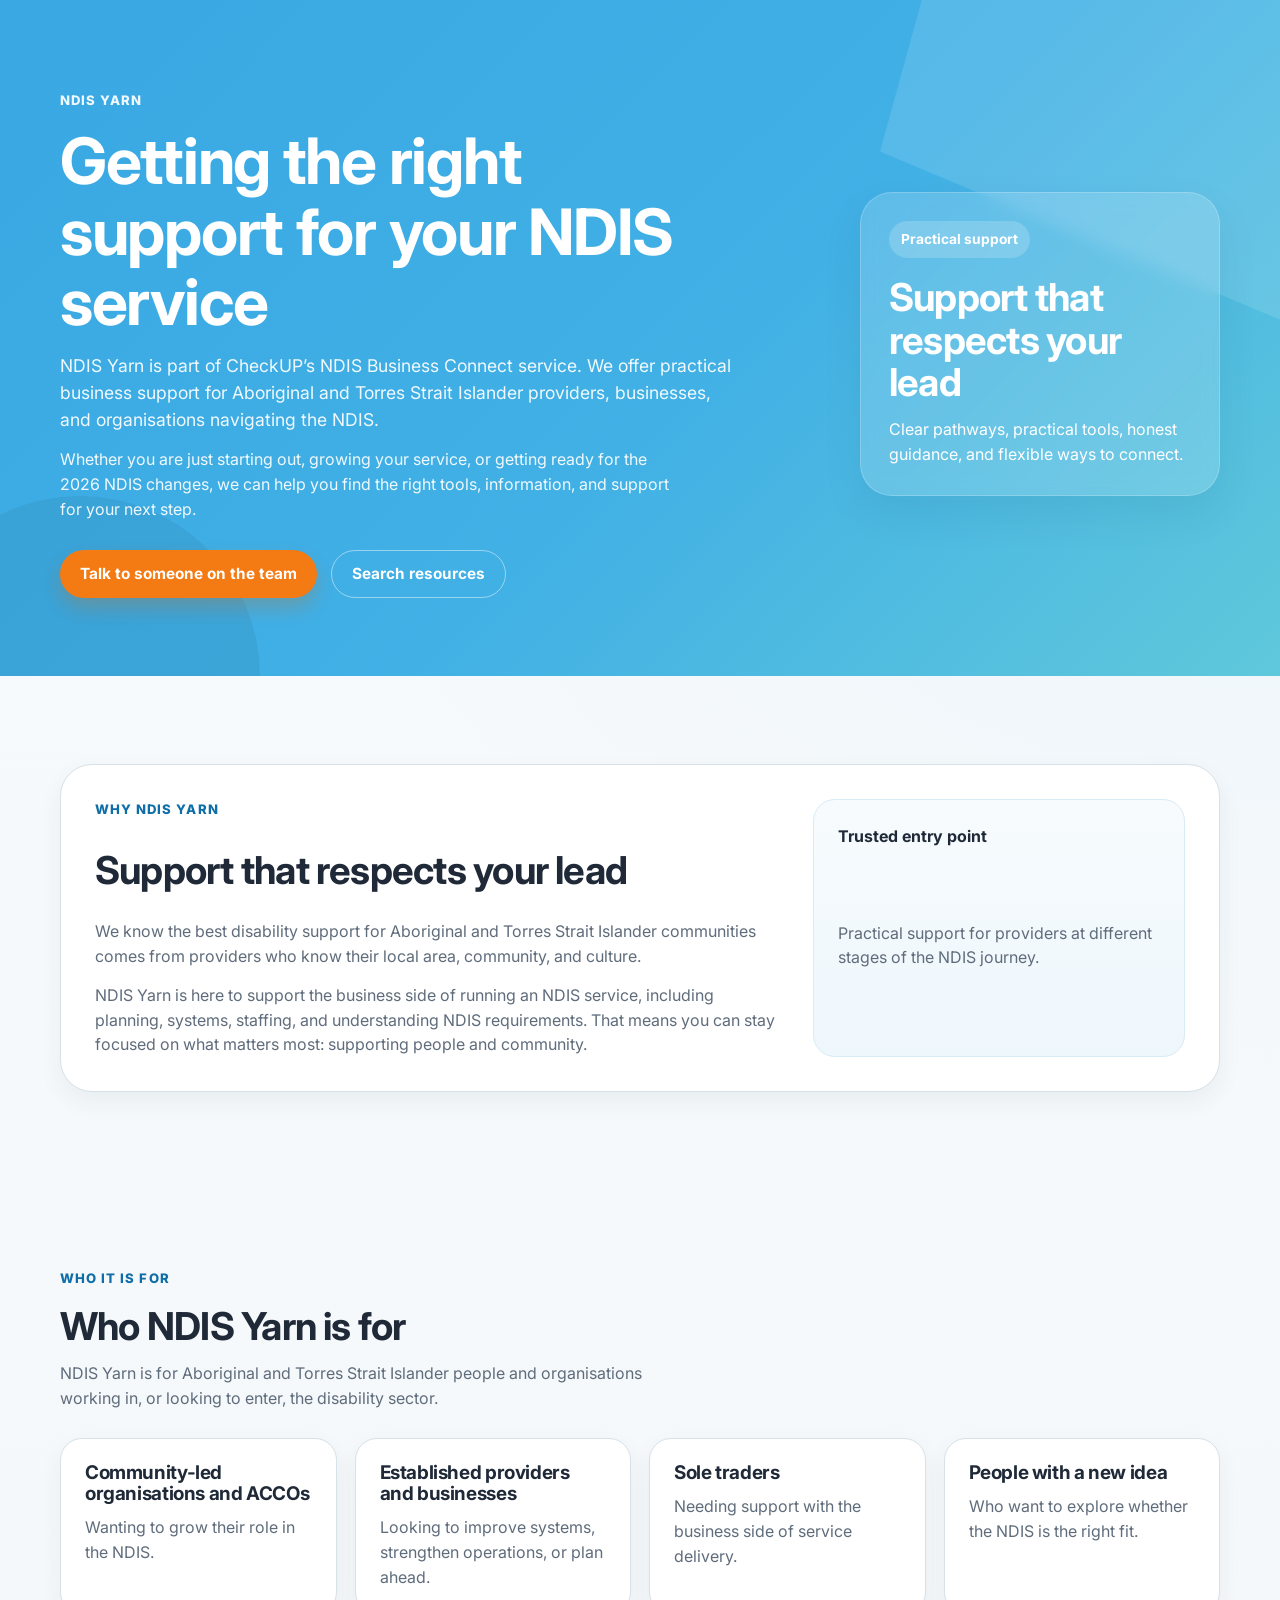
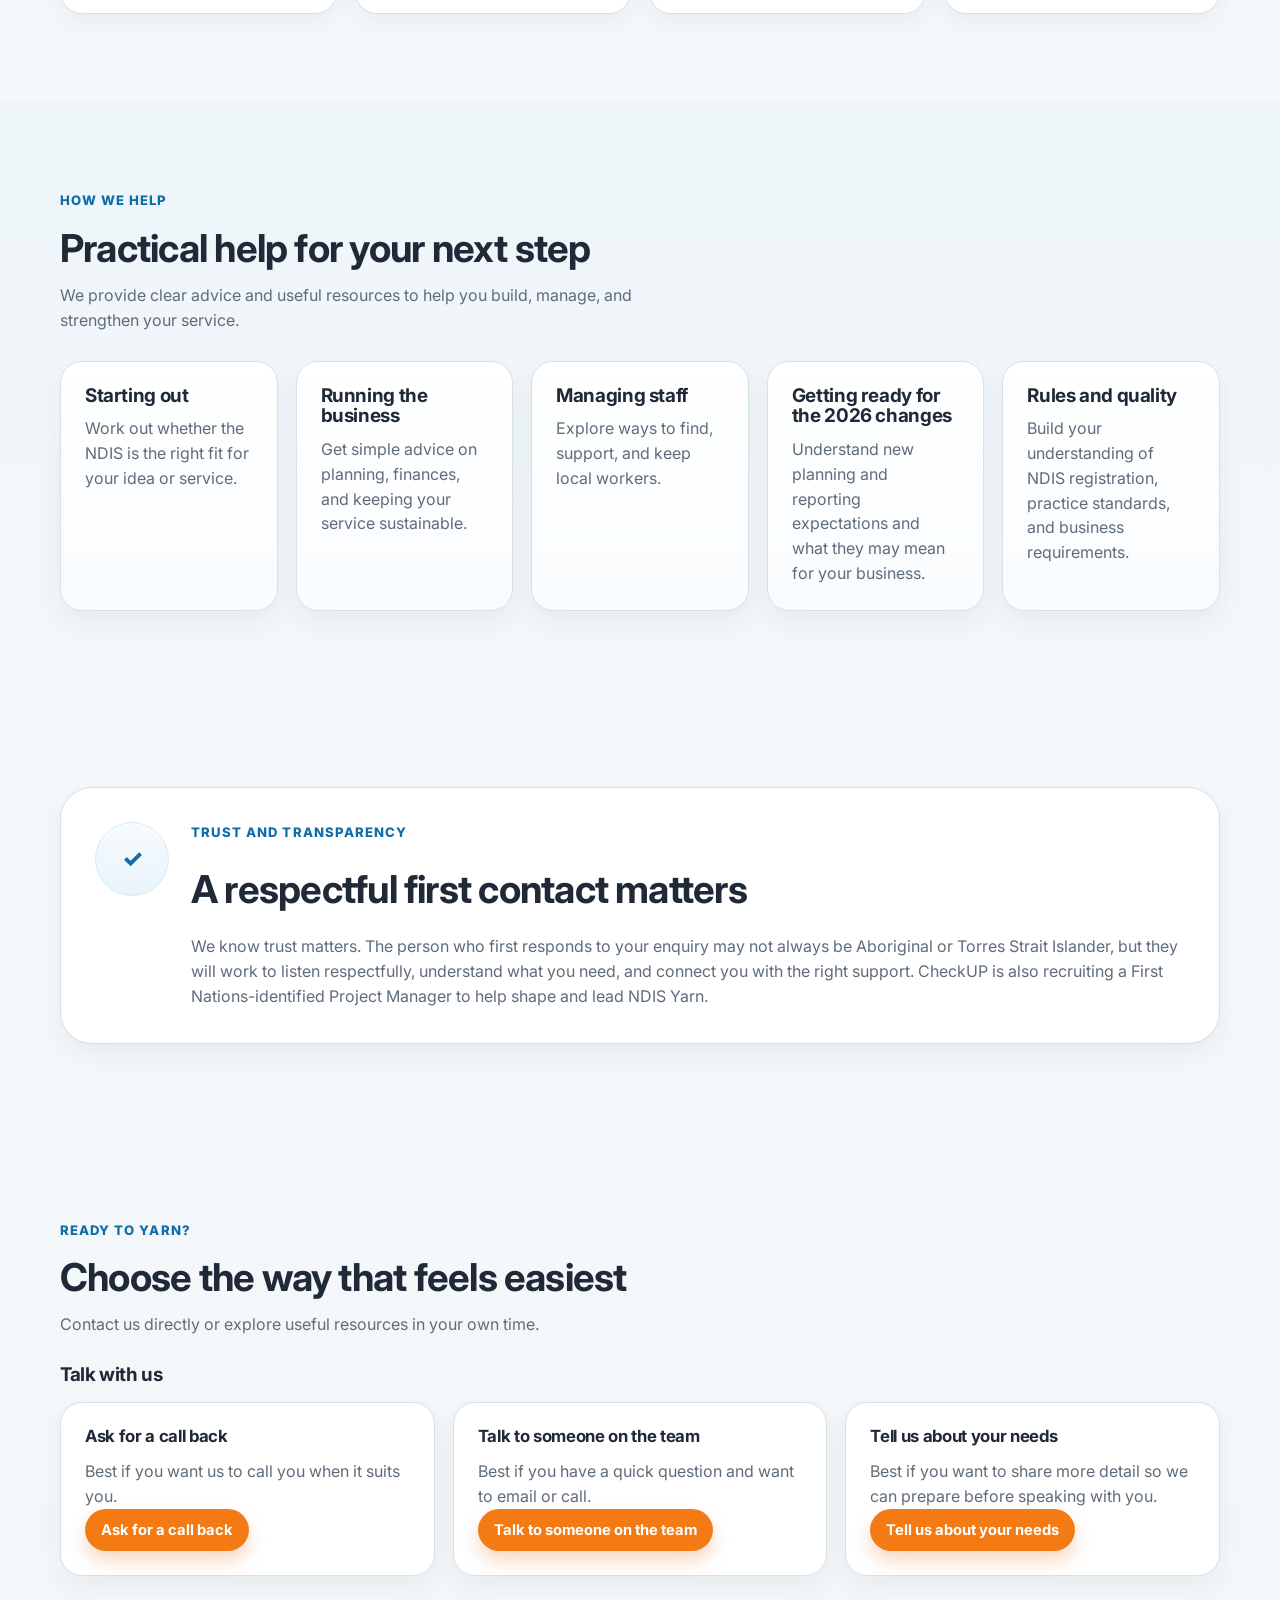
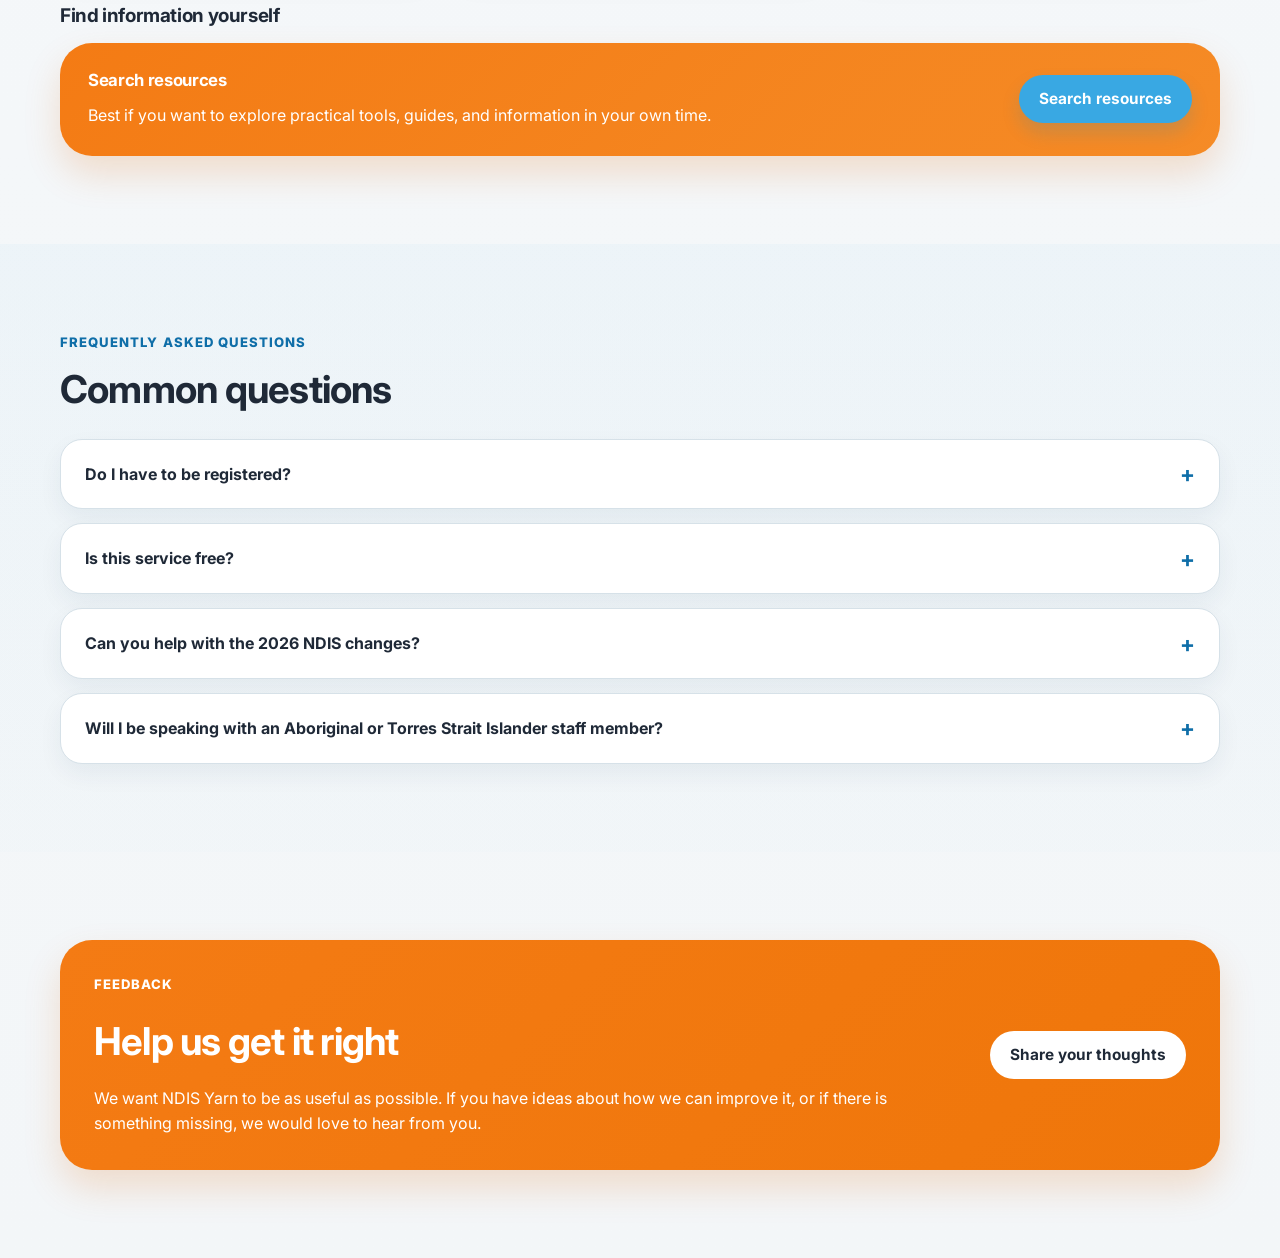
==== index.html @ 1a2595f4 "Add files via upload" ====
<!DOCTYPE html>
<html lang="en">
<head>
  <meta charset="UTF-8" />
  <meta name="viewport" content="width=device-width, initial-scale=1.0" />
  <title>NDIS Yarn | CheckUP Connect</title>
  <meta
    name="description"
    content="Practical business support for Aboriginal and Torres Strait Islander NDIS providers, businesses, and organisations."
  />
  <link rel="preconnect" href="https://fonts.googleapis.com">
  <link rel="preconnect" href="https://fonts.gstatic.com" crossorigin>
  <link href="https://fonts.googleapis.com/css2?family=Inter:wght@400;500;600;700;800&display=swap" rel="stylesheet">
  <link rel="stylesheet" href="styles.css" />
</head>
<body>
  <div class="site-shell">
    <header class="hero">
      <div class="container hero__grid">
        <div class="hero__content">
          <p class="eyebrow">NDIS Yarn</p>
          <h1>Getting the right support for your NDIS service</h1>
          <p class="hero__lead">
            NDIS Yarn is part of CheckUP’s NDIS Business Connect service. We offer practical business support for
            Aboriginal and Torres Strait Islander providers, businesses, and organisations navigating the NDIS.
          </p>
          <p class="hero__body">
            Whether you are just starting out, growing your service, or getting ready for the 2026 NDIS changes, we can
            help you find the right tools, information, and support for your next step.
          </p>
          <div class="hero__actions">
            <a class="btn btn--primary" href="#ready-to-yarn">Talk to someone on the team</a>
            <a class="btn btn--secondary" href="#resources">Search resources</a>
          </div>
        </div>

        <div class="hero__panel" aria-hidden="true">
          <div class="hero-card">
            <div class="hero-card__badge">Practical support</div>
            <h2>Support that respects your lead</h2>
            <p>
              Clear pathways, practical tools, honest guidance, and flexible ways to connect.
            </p>
          </div>
        </div>
      </div>
    </header>

    <main>
      <section class="section">
        <div class="container intro-card">
          <div class="intro-card__copy">
            <p class="eyebrow eyebrow--blue">Why NDIS Yarn</p>
            <h2>Support that respects your lead</h2>
            <p>
              We know the best disability support for Aboriginal and Torres Strait Islander communities comes from
              providers who know their local area, community, and culture.
            </p>
            <p>
              NDIS Yarn is here to support the business side of running an NDIS service, including planning, systems,
              staffing, and understanding NDIS requirements. That means you can stay focused on what matters most:
              supporting people and community.
            </p>
          </div>
          <div class="intro-card__aside">
            <div class="stat-panel">
              <strong>Trusted entry point</strong>
              <span>Practical support for providers at different stages of the NDIS journey.</span>
            </div>
          </div>
        </div>
      </section>

      <section class="section">
        <div class="container">
          <div class="section-heading">
            <p class="eyebrow eyebrow--blue">Who it is for</p>
            <h2>Who NDIS Yarn is for</h2>
            <p>
              NDIS Yarn is for Aboriginal and Torres Strait Islander people and organisations working in, or looking to
              enter, the disability sector.
            </p>
          </div>

          <div class="card-grid card-grid--four">
            <article class="info-card">
              <h3>Community-led organisations and ACCOs</h3>
              <p>Wanting to grow their role in the NDIS.</p>
            </article>
            <article class="info-card">
              <h3>Established providers and businesses</h3>
              <p>Looking to improve systems, strengthen operations, or plan ahead.</p>
            </article>
            <article class="info-card">
              <h3>Sole traders</h3>
              <p>Needing support with the business side of service delivery.</p>
            </article>
            <article class="info-card">
              <h3>People with a new idea</h3>
              <p>Who want to explore whether the NDIS is the right fit.</p>
            </article>
          </div>
        </div>
      </section>

      <section class="section section--soft">
        <div class="container">
          <div class="section-heading">
            <p class="eyebrow eyebrow--blue">How we help</p>
            <h2>Practical help for your next step</h2>
            <p>
              We provide clear advice and useful resources to help you build, manage, and strengthen your service.
            </p>
          </div>

          <div class="card-grid card-grid--five">
            <article class="service-card">
              <h3>Starting out</h3>
              <p>Work out whether the NDIS is the right fit for your idea or service.</p>
            </article>
            <article class="service-card">
              <h3>Running the business</h3>
              <p>Get simple advice on planning, finances, and keeping your service sustainable.</p>
            </article>
            <article class="service-card">
              <h3>Managing staff</h3>
              <p>Explore ways to find, support, and keep local workers.</p>
            </article>
            <article class="service-card">
              <h3>Getting ready for the 2026 changes</h3>
              <p>Understand new planning and reporting expectations and what they may mean for your business.</p>
            </article>
            <article class="service-card">
              <h3>Rules and quality</h3>
              <p>Build your understanding of NDIS registration, practice standards, and business requirements.</p>
            </article>
          </div>
        </div>
      </section>

      <section class="section">
        <div class="container trust-panel">
          <div class="trust-panel__icon" aria-hidden="true">✓</div>
          <div class="trust-panel__content">
            <p class="eyebrow eyebrow--blue">Trust and transparency</p>
            <h2>A respectful first contact matters</h2>
            <p>
              We know trust matters. The person who first responds to your enquiry may not always be Aboriginal or
              Torres Strait Islander, but they will work to listen respectfully, understand what you need, and connect
              you with the right support. CheckUP is also recruiting a First Nations-identified Project Manager to help
              shape and lead NDIS Yarn.
            </p>
          </div>
        </div>
      </section>

      <section class="section" id="ready-to-yarn">
        <div class="container">
          <div class="section-heading">
            <p class="eyebrow eyebrow--blue">Ready to yarn?</p>
            <h2>Choose the way that feels easiest</h2>
            <p>
              Contact us directly or explore useful resources in your own time.
            </p>
          </div>

          <div class="engagement-layout">
            <div class="engagement-group">
              <div class="group-heading">
                <h3>Talk with us</h3>
              </div>
              <div class="card-grid card-grid--three">
                <article class="cta-card">
                  <h4>Ask for a call back</h4>
                  <p>Best if you want us to call you when it suits you.</p>
                  <a class="btn btn--primary btn--small" href="#">Ask for a call back</a>
                </article>
                <article class="cta-card">
                  <h4>Talk to someone on the team</h4>
                  <p>Best if you have a quick question and want to email or call.</p>
                  <a class="btn btn--primary btn--small" href="#">Talk to someone on the team</a>
                </article>
                <article class="cta-card">
                  <h4>Tell us about your needs</h4>
                  <p>Best if you want to share more detail so we can prepare before speaking with you.</p>
                  <a class="btn btn--primary btn--small" href="#">Tell us about your needs</a>
                </article>
              </div>
            </div>

            <div class="engagement-group" id="resources">
              <div class="group-heading">
                <h3>Find information yourself</h3>
              </div>
              <div class="resource-card">
                <div>
                  <h4>Search resources</h4>
                  <p>
                    Best if you want to explore practical tools, guides, and information in your own time.
                  </p>
                </div>
                <a class="btn btn--accent" href="#">Search resources</a>
              </div>
            </div>
          </div>
        </div>
      </section>

      <section class="section section--soft">
        <div class="container">
          <div class="section-heading">
            <p class="eyebrow eyebrow--blue">Frequently asked questions</p>
            <h2>Common questions</h2>
          </div>

          <div class="faq-list">
            <details class="faq-item">
              <summary>Do I have to be registered?</summary>
              <p>No. We support everyone from people with a brand new idea through to registered organisations.</p>
            </details>

            <details class="faq-item">
              <summary>Is this service free?</summary>
              <p>Yes. NDIS Yarn is a free service provided by CheckUP to help strengthen local NDIS providers.</p>
            </details>

            <details class="faq-item">
              <summary>Can you help with the 2026 NDIS changes?</summary>
              <p>Yes. We can help you understand updated arrangements and what they may mean for your business.</p>
            </details>

            <details class="faq-item">
              <summary>Will I be speaking with an Aboriginal or Torres Strait Islander staff member?</summary>
              <p>
                The person who first responds to your enquiry may not always be Aboriginal or Torres Strait Islander. We
                want to be open about that. Our focus is on making sure your experience is respectful, helpful, and
                culturally aware, and we are currently recruiting a First Nations-identified Project Manager to help
                shape and lead this work.
              </p>
            </details>
          </div>
        </div>
      </section>

      <section class="section">
        <div class="container feedback-banner">
          <div class="feedback-banner__copy">
            <p class="eyebrow eyebrow--light">Feedback</p>
            <h2>Help us get it right</h2>
            <p>
              We want NDIS Yarn to be as useful as possible. If you have ideas about how we can improve it, or if there
              is something missing, we would love to hear from you.
            </p>
          </div>
          <div class="feedback-banner__action">
            <a class="btn btn--light" href="#">Share your thoughts</a>
          </div>
        </div>
      </section>
    </main>
  </div>

  <script src="script.js"></script>
</body>
</html>
---- styles.css ----
:root {
  --brand-blue: #39a8e3;
  --brand-blue-deep: #178ac8;
  --brand-blue-dark: #0f6ea8;
  --brand-orange: #f47b14;
  --brand-orange-deep: #dd6600;
  --text: #1f2937;
  --muted: #5f6c7b;
  --surface: #ffffff;
  --surface-soft: #f6f8fa;
  --surface-alt: #eef6fb;
  --border: #d6e1e8;
  --shadow: 0 18px 40px rgba(19, 57, 89, 0.08);
  --shadow-soft: 0 10px 24px rgba(19, 57, 89, 0.06);
  --radius-xl: 32px;
  --radius-lg: 22px;
  --radius-md: 16px;
  --radius-sm: 12px;
  --max-width: 1160px;
  --spacing: 88px;
}

* {
  box-sizing: border-box;
}

html {
  scroll-behavior: smooth;
}

body {
  margin: 0;
  font-family: "Inter", Arial, Helvetica, sans-serif;
  color: var(--text);
  background:
    radial-gradient(circle at top right, rgba(57, 168, 227, 0.08), transparent 24%),
    linear-gradient(180deg, #f7fafc 0%, #f3f6f8 100%);
  line-height: 1.55;
}

img {
  max-width: 100%;
  display: block;
}

a {
  color: inherit;
  text-decoration: none;
}

.site-shell {
  min-height: 100vh;
}

.container {
  width: min(var(--max-width), calc(100% - 40px));
  margin: 0 auto;
}

.section {
  padding: var(--spacing) 0;
}

.section--soft {
  background: linear-gradient(180deg, rgba(57, 168, 227, 0.04), rgba(57, 168, 227, 0.01));
}

.eyebrow {
  margin: 0 0 16px;
  font-size: 0.82rem;
  font-weight: 800;
  letter-spacing: 0.08em;
  text-transform: uppercase;
  color: rgba(255, 255, 255, 0.92);
}

.eyebrow--blue {
  color: var(--brand-blue-dark);
}

.eyebrow--light {
  color: rgba(255, 255, 255, 0.85);
}

h1,
h2,
h3,
h4 {
  margin: 0 0 14px;
  line-height: 1.1;
  letter-spacing: -0.02em;
}

h1 {
  font-size: clamp(2.5rem, 5vw, 4.5rem);
}

h2 {
  font-size: clamp(1.9rem, 3vw, 2.75rem);
}

h3 {
  font-size: 1.18rem;
}

h4 {
  font-size: 1.05rem;
}

p {
  margin: 0;
  color: var(--muted);
  font-size: 1rem;
}

.hero {
  position: relative;
  overflow: hidden;
  background: linear-gradient(135deg, var(--brand-blue) 0%, #41b0e5 55%, #5fc8db 100%);
  padding: 90px 0 78px;
}

.hero::before,
.hero::after {
  content: "";
  position: absolute;
  pointer-events: none;
}

.hero::before {
  width: 520px;
  height: 520px;
  top: -150px;
  right: -120px;
  background: rgba(255, 255, 255, 0.12);
  clip-path: polygon(16% 0, 100% 0, 100% 100%, 0 58%);
  border-radius: 40px;
}

.hero::after {
  width: 360px;
  height: 360px;
  bottom: -180px;
  left: -100px;
  border-radius: 50%;
  background: rgba(0, 0, 0, 0.06);
}

.hero__grid {
  position: relative;
  z-index: 1;
  display: grid;
  grid-template-columns: minmax(0, 1.2fr) minmax(280px, 0.8fr);
  gap: 40px;
  align-items: center;
}

.hero__content {
  color: #ffffff;
}

.hero__lead,
.hero__body {
  color: rgba(255, 255, 255, 0.92);
  max-width: 62ch;
}

.hero__lead {
  font-size: 1.1rem;
  margin-bottom: 14px;
}

.hero__body {
  margin-bottom: 28px;
}

.hero__actions {
  display: flex;
  flex-wrap: wrap;
  gap: 14px;
}

.hero__panel {
  display: flex;
  justify-content: flex-end;
}

.hero-card {
  width: min(100%, 360px);
  padding: 28px;
  border-radius: var(--radius-xl);
  background: rgba(255, 255, 255, 0.16);
  border: 1px solid rgba(255, 255, 255, 0.2);
  backdrop-filter: blur(8px);
  box-shadow: var(--shadow);
}

.hero-card__badge {
  display: inline-flex;
  padding: 8px 12px;
  margin-bottom: 18px;
  border-radius: 999px;
  background: rgba(255, 255, 255, 0.18);
  color: #ffffff;
  font-size: 0.86rem;
  font-weight: 700;
}

.hero-card h2,
.hero-card p {
  color: #ffffff;
}

.btn {
  display: inline-flex;
  align-items: center;
  justify-content: center;
  min-height: 48px;
  padding: 0 20px;
  border-radius: 999px;
  font-size: 0.96rem;
  font-weight: 700;
  transition: transform 0.2s ease, box-shadow 0.2s ease, background 0.2s ease;
}

.btn:hover,
.btn:focus-visible {
  transform: translateY(-1px);
}

.btn--primary {
  color: #ffffff;
  background: var(--brand-orange);
  box-shadow: 0 10px 18px rgba(221, 102, 0, 0.24);
}

.btn--primary:hover,
.btn--primary:focus-visible {
  background: var(--brand-orange-deep);
}

.btn--secondary {
  color: #ffffff;
  background: transparent;
  border: 1px solid rgba(255, 255, 255, 0.46);
}

.btn--secondary:hover,
.btn--secondary:focus-visible {
  background: rgba(255, 255, 255, 0.08);
}

.btn--accent {
  color: #ffffff;
  background: var(--brand-blue);
  box-shadow: 0 10px 18px rgba(23, 138, 200, 0.18);
}

.btn--accent:hover,
.btn--accent:focus-visible {
  background: var(--brand-blue-deep);
}

.btn--light {
  color: var(--text);
  background: #ffffff;
}

.btn--small {
  min-height: 42px;
  padding: 0 16px;
  font-size: 0.92rem;
}

.intro-card {
  display: grid;
  grid-template-columns: minmax(0, 1.3fr) minmax(240px, 0.7fr);
  gap: 28px;
  padding: 34px;
  background: var(--surface);
  border: 1px solid var(--border);
  border-radius: var(--radius-xl);
  box-shadow: var(--shadow-soft);
}

.intro-card__copy {
  display: grid;
  gap: 14px;
}

.intro-card__aside {
  display: flex;
  align-items: stretch;
}

.stat-panel {
  width: 100%;
  padding: 24px;
  border-radius: var(--radius-lg);
  background: linear-gradient(180deg, #f7fbfe 0%, #eef7fc 100%);
  border: 1px solid #d9ebf5;
  display: grid;
  gap: 10px;
}

.stat-panel strong {
  font-size: 1rem;
}

.stat-panel span {
  color: var(--muted);
}

.section-heading {
  max-width: 760px;
  margin-bottom: 28px;
}

.section-heading p {
  max-width: 64ch;
}

.card-grid {
  display: grid;
  gap: 18px;
}

.card-grid--four {
  grid-template-columns: repeat(4, minmax(0, 1fr));
}

.card-grid--five {
  grid-template-columns: repeat(5, minmax(0, 1fr));
}

.card-grid--three {
  grid-template-columns: repeat(3, minmax(0, 1fr));
}

.info-card,
.service-card,
.cta-card {
  padding: 24px;
  background: var(--surface);
  border: 1px solid var(--border);
  border-radius: var(--radius-lg);
  box-shadow: var(--shadow-soft);
}

.info-card h3,
.service-card h3 {
  margin-bottom: 10px;
}

.service-card {
  background: linear-gradient(180deg, #ffffff 0%, #f9fcfe 100%);
}

.trust-panel {
  display: grid;
  grid-template-columns: 74px minmax(0, 1fr);
  gap: 22px;
  padding: 34px;
  background: var(--surface);
  border: 1px solid var(--border);
  border-radius: var(--radius-xl);
  box-shadow: var(--shadow-soft);
}

.trust-panel__icon {
  width: 74px;
  height: 74px;
  display: grid;
  place-items: center;
  border-radius: 50%;
  background: linear-gradient(180deg, #f7fbfe 0%, #e8f4fb 100%);
  border: 1px solid #d8eaf4;
  color: var(--brand-blue-dark);
  font-size: 1.5rem;
  font-weight: 800;
}

.trust-panel__content {
  display: grid;
  gap: 10px;
}

.engagement-layout {
  display: grid;
  gap: 30px;
}

.group-heading {
  margin-bottom: 16px;
}

.resource-card {
  display: flex;
  align-items: center;
  justify-content: space-between;
  gap: 20px;
  padding: 28px;
  background: linear-gradient(135deg, var(--brand-orange) 0%, #f58b26 100%);
  border-radius: var(--radius-xl);
  box-shadow: 0 18px 36px rgba(221, 102, 0, 0.18);
}

.resource-card h4,
.resource-card p {
  color: #ffffff;
}

.faq-list {
  display: grid;
  gap: 14px;
}

.faq-item {
  background: var(--surface);
  border: 1px solid var(--border);
  border-radius: var(--radius-lg);
  box-shadow: var(--shadow-soft);
  overflow: hidden;
}

.faq-item summary {
  list-style: none;
  cursor: pointer;
  padding: 22px 24px;
  font-weight: 700;
  position: relative;
}

.faq-item summary::-webkit-details-marker {
  display: none;
}

.faq-item summary::after {
  content: "+";
  position: absolute;
  right: 24px;
  top: 50%;
  transform: translateY(-50%);
  font-size: 1.4rem;
  color: var(--brand-blue-dark);
}

.faq-item[open] summary::after {
  content: "–";
}

.faq-item p {
  padding: 0 24px 22px;
}

.feedback-banner {
  display: grid;
  grid-template-columns: minmax(0, 1fr) auto;
  gap: 24px;
  align-items: center;
  padding: 34px;
  border-radius: var(--radius-xl);
  background: linear-gradient(135deg, var(--brand-orange) 0%, #ef760a 100%);
  box-shadow: 0 18px 36px rgba(221, 102, 0, 0.18);
}

.feedback-banner h2,
.feedback-banner p {
  color: #ffffff;
}

.feedback-banner__copy {
  display: grid;
  gap: 10px;
}

@media (max-width: 1100px) {
  .card-grid--five {
    grid-template-columns: repeat(3, minmax(0, 1fr));
  }

  .card-grid--four {
    grid-template-columns: repeat(2, minmax(0, 1fr));
  }

  .card-grid--three {
    grid-template-columns: repeat(2, minmax(0, 1fr));
  }
}

@media (max-width: 860px) {
  :root {
    --spacing: 68px;
  }

  .hero__grid,
  .intro-card,
  .feedback-banner {
    grid-template-columns: 1fr;
  }

  .hero {
    padding-top: 76px;
  }

  .hero__panel {
    justify-content: flex-start;
  }

  .trust-panel {
    grid-template-columns: 1fr;
  }

  .resource-card {
    align-items: flex-start;
    flex-direction: column;
  }
}

@media (max-width: 640px) {
  .container {
    width: min(var(--max-width), calc(100% - 24px));
  }

  .card-grid--five,
  .card-grid--four,
  .card-grid--three {
    grid-template-columns: 1fr;
  }

  .hero__actions {
    flex-direction: column;
    align-items: stretch;
  }

  .btn {
    width: 100%;
  }

  .hero-card,
  .intro-card,
  .trust-panel,
  .feedback-banner,
  .resource-card,
  .info-card,
  .service-card,
  .cta-card,
  .faq-item {
    border-radius: 18px;
  }

  .faq-item summary {
    padding-right: 54px;
  }
}
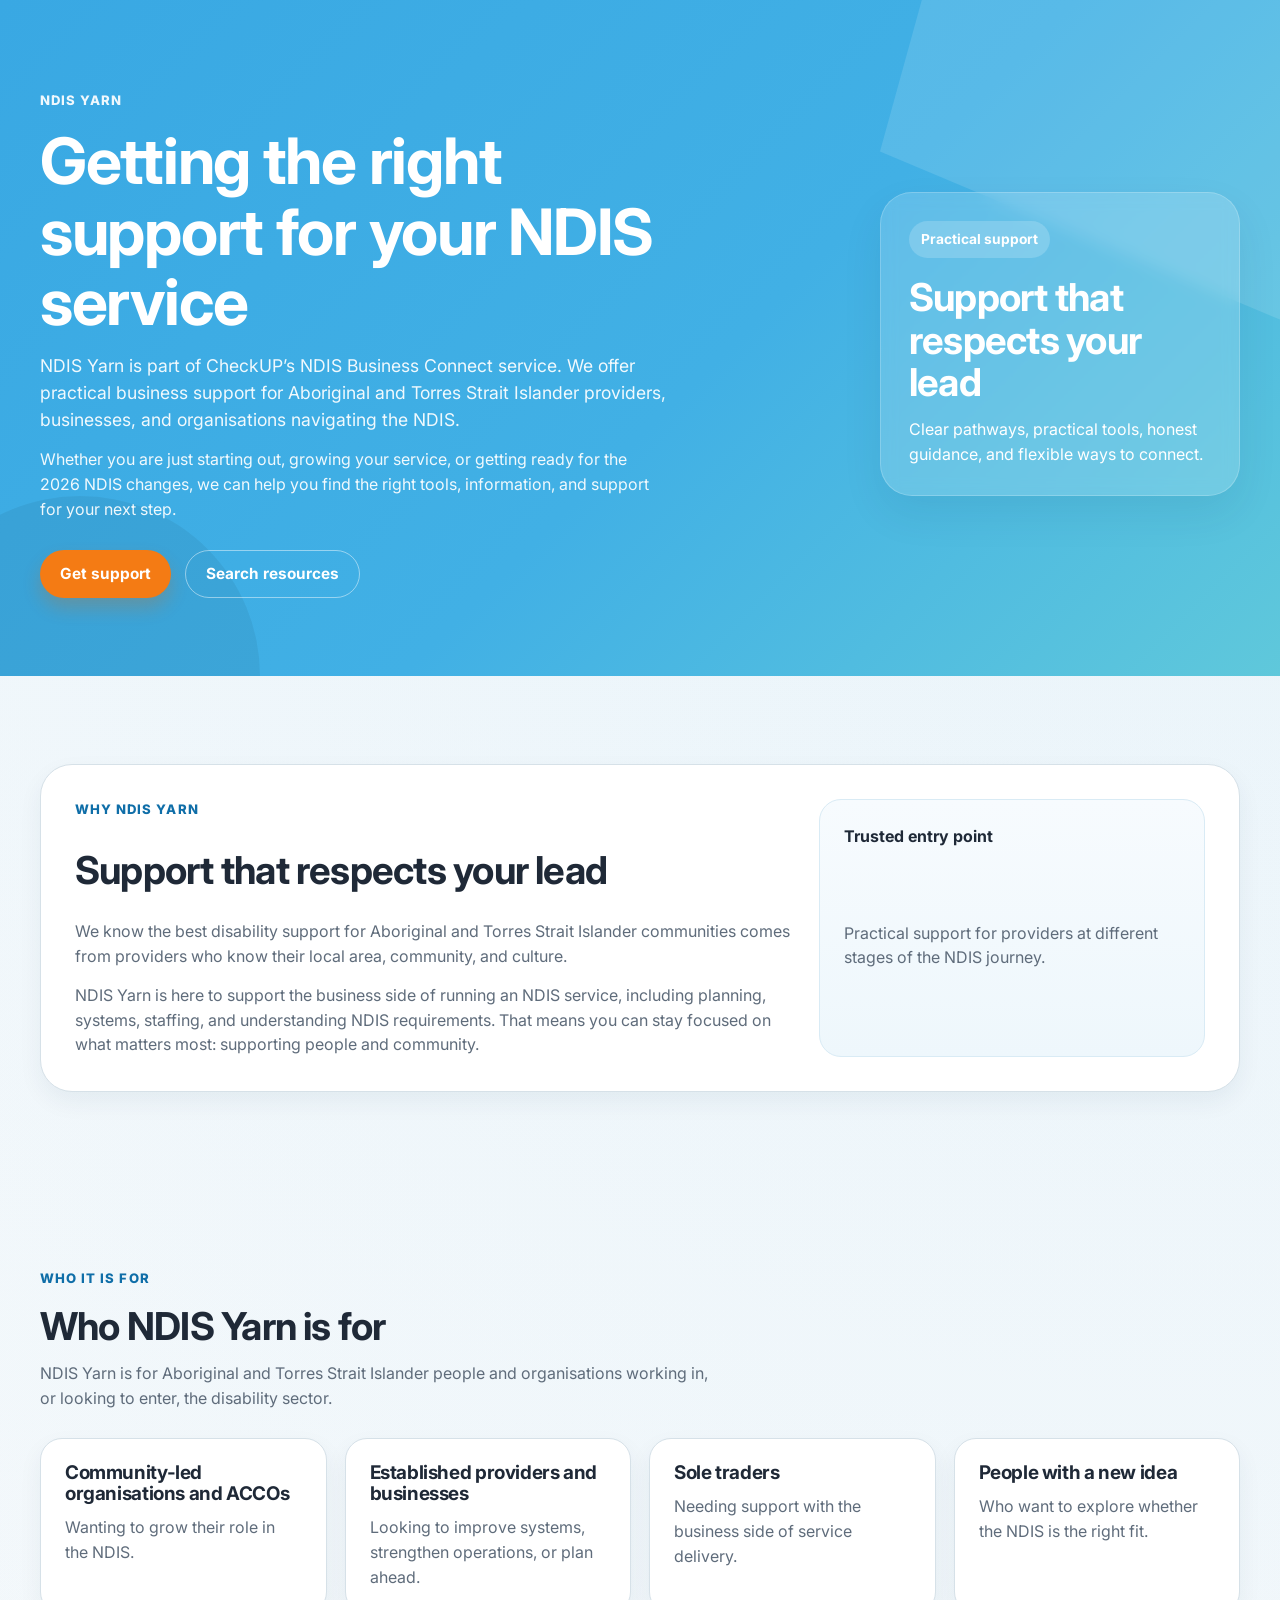
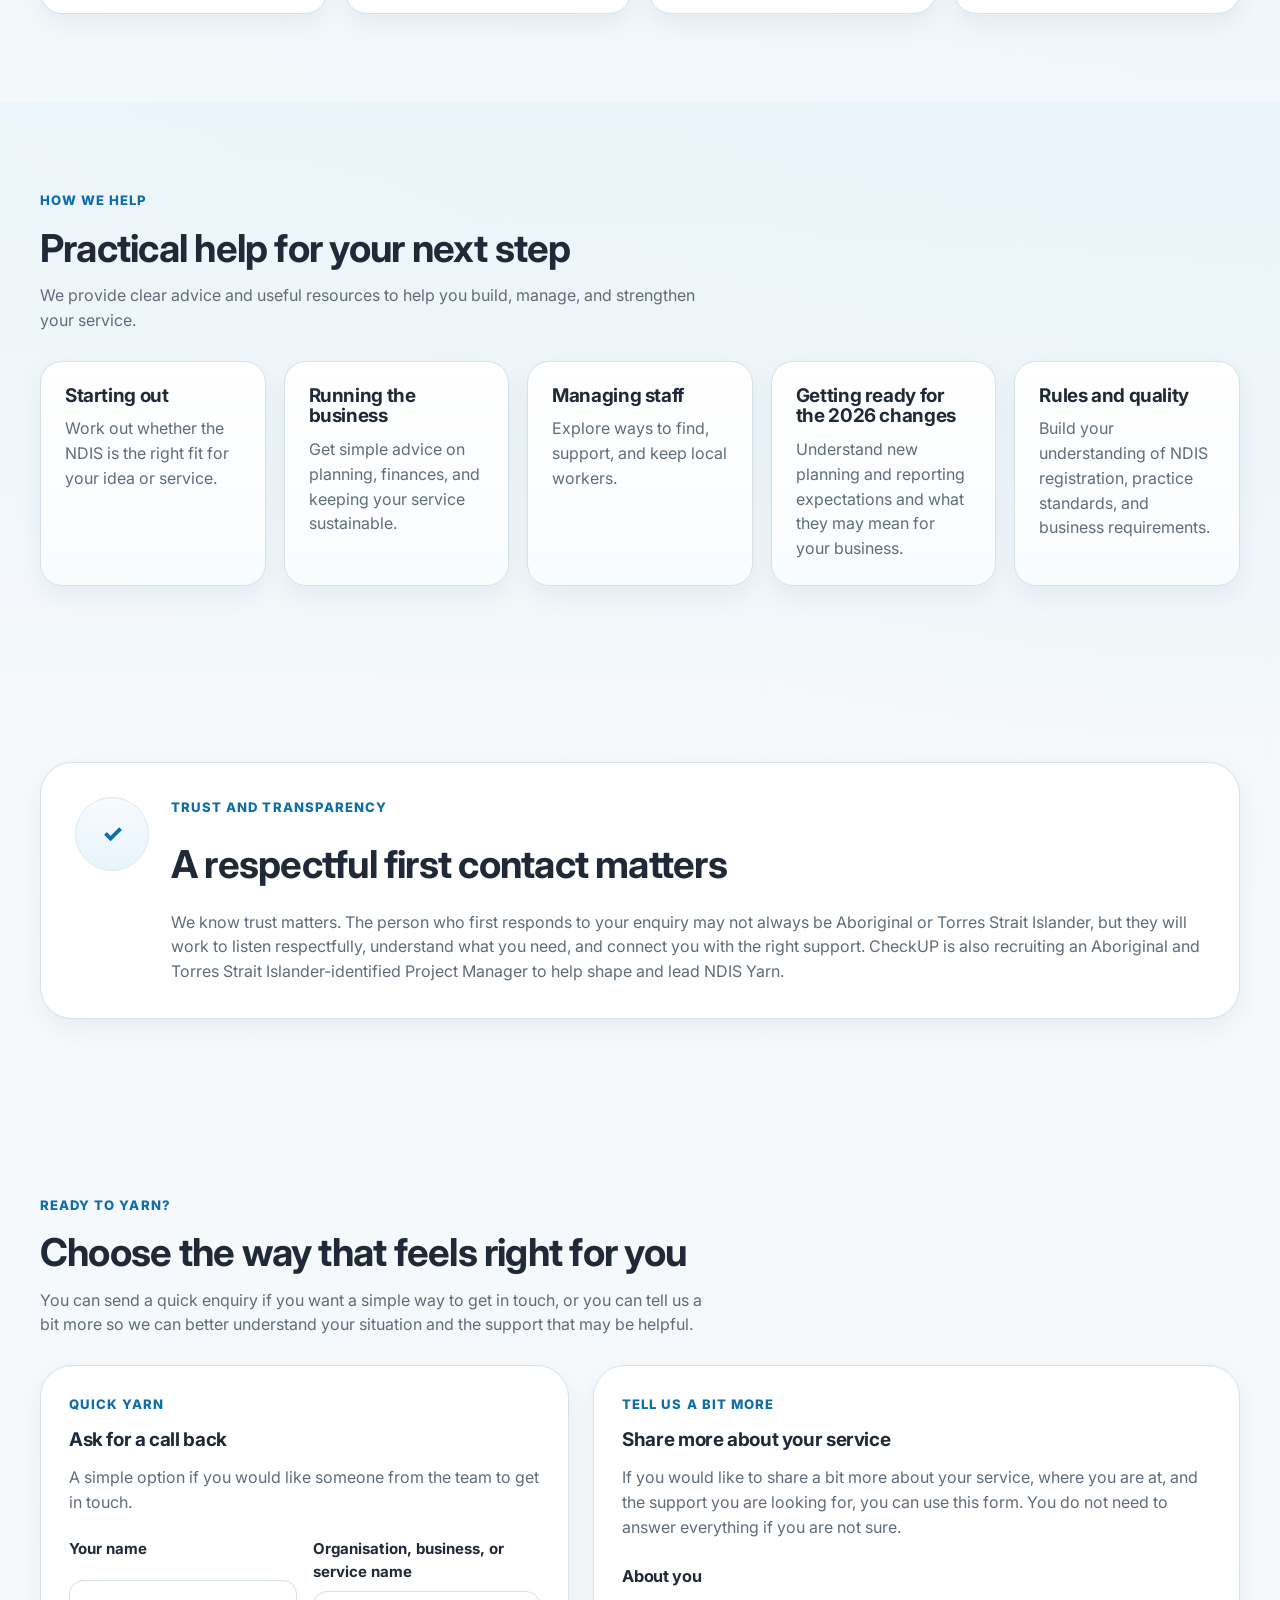
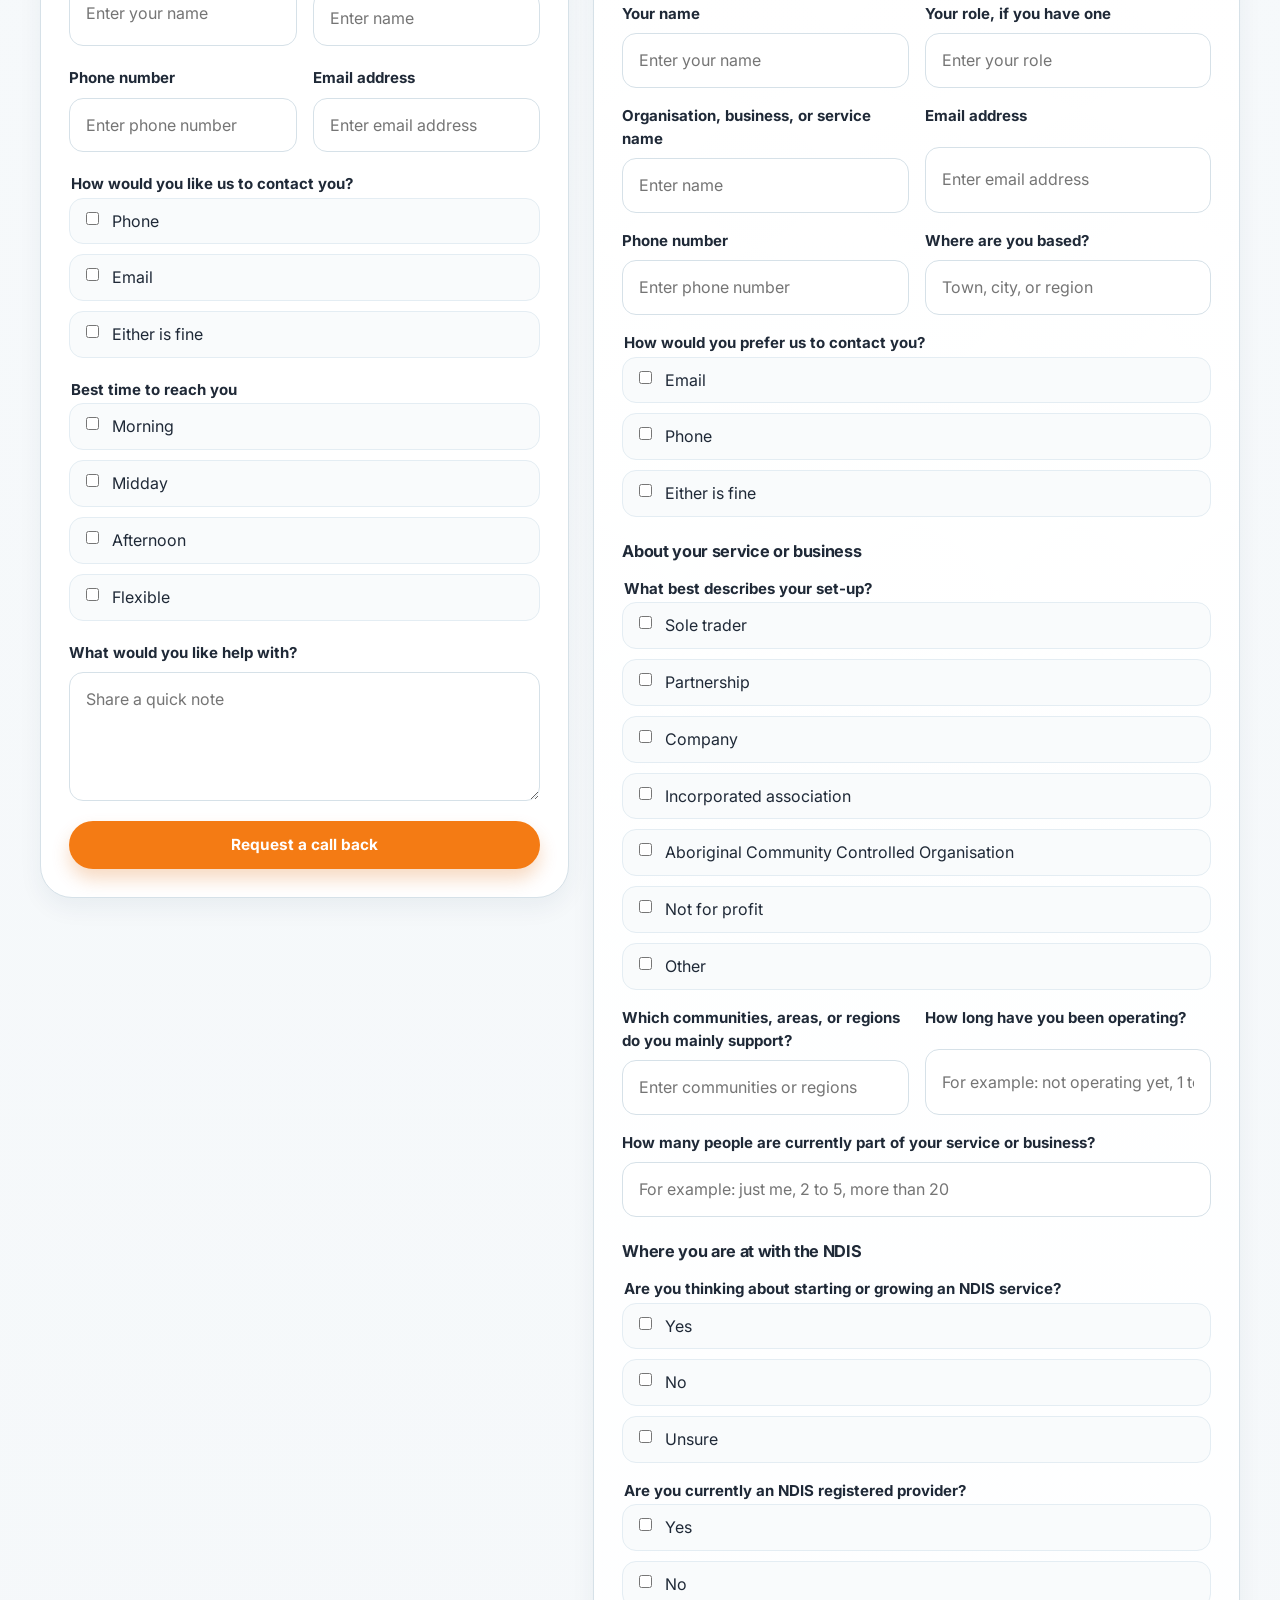
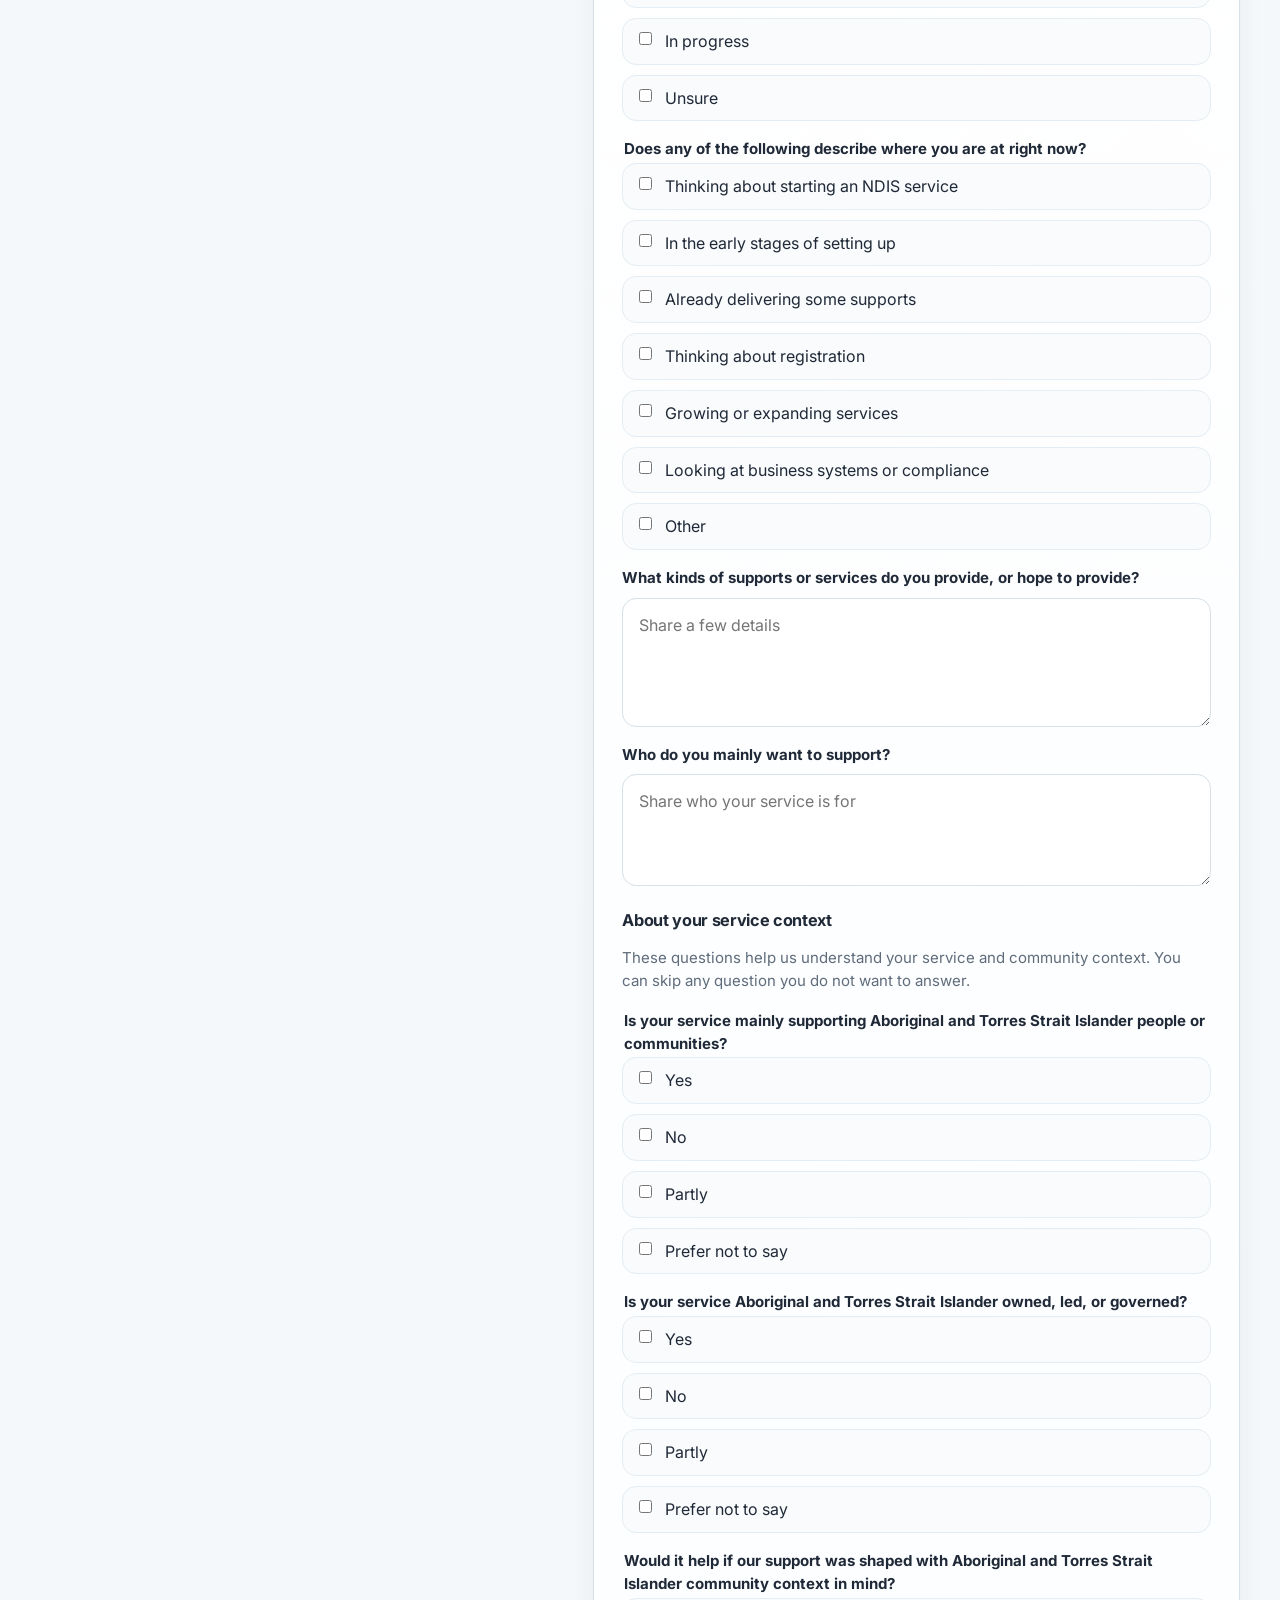
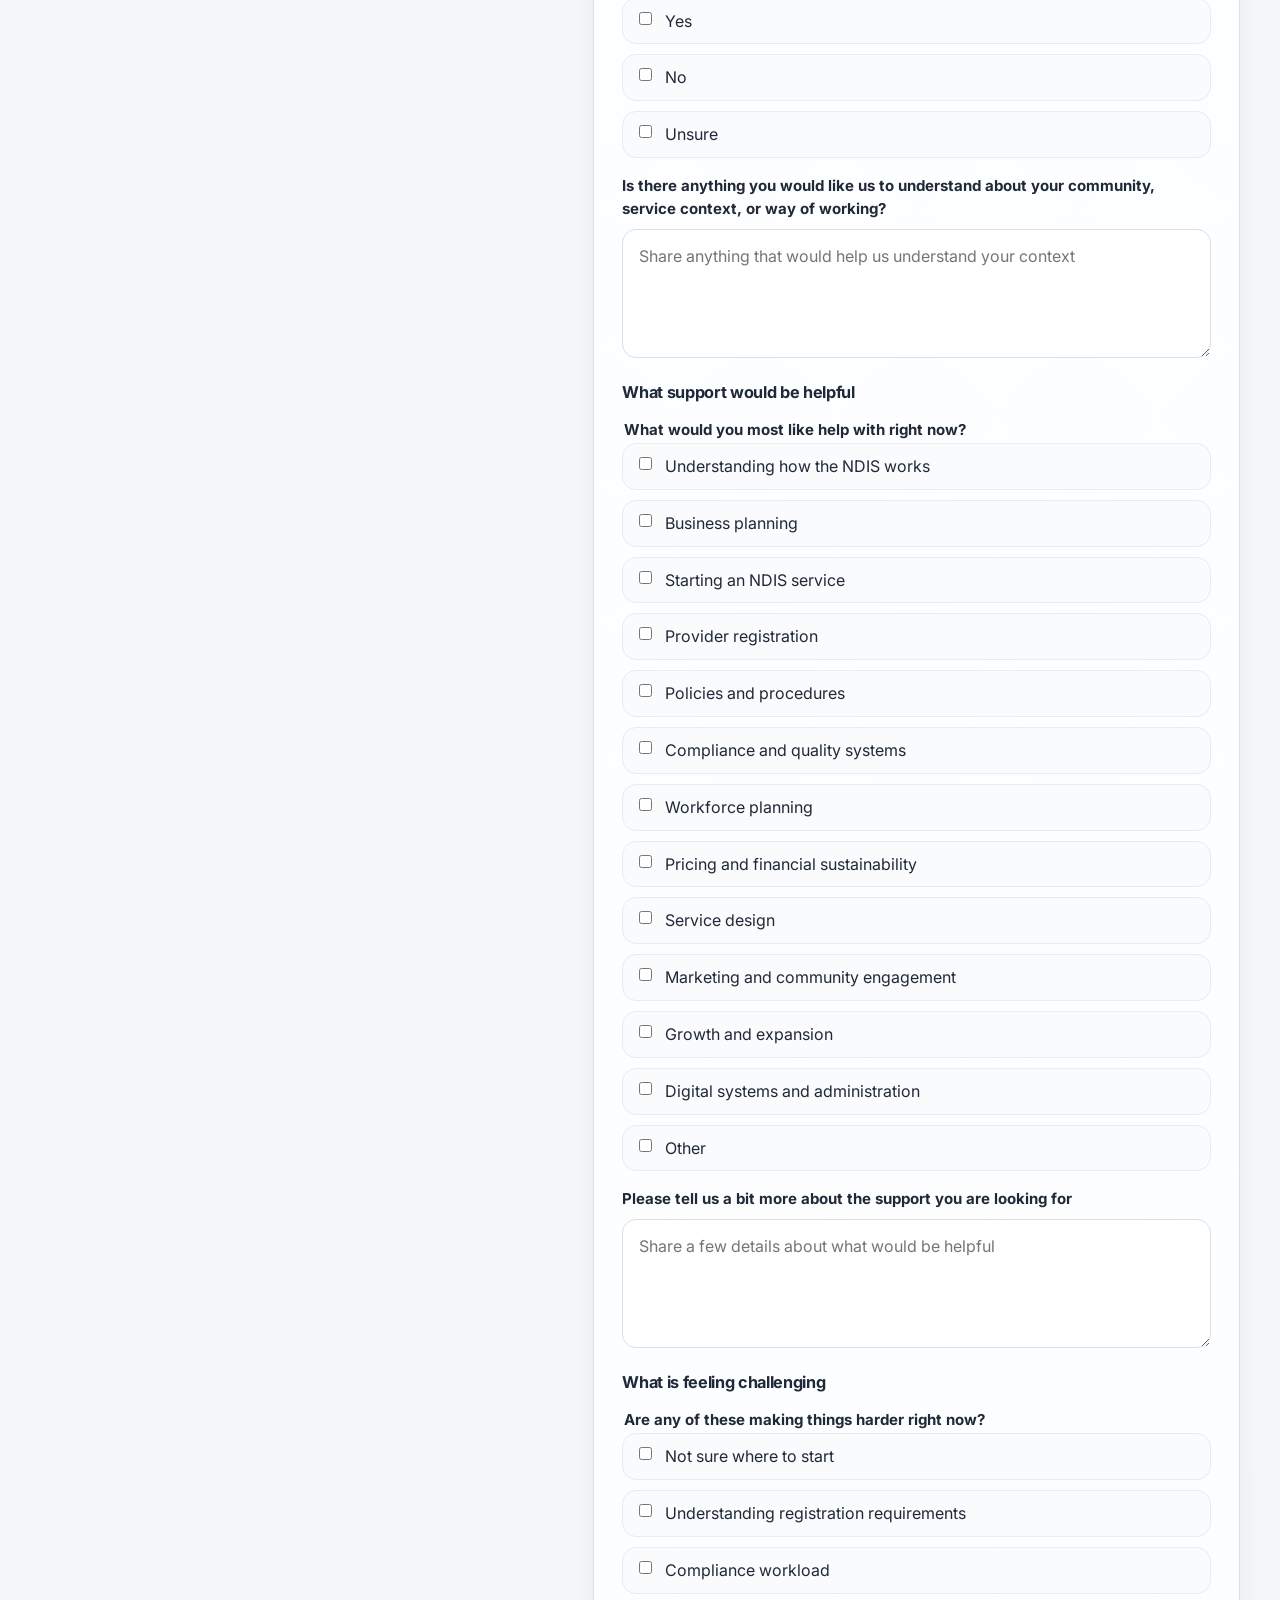
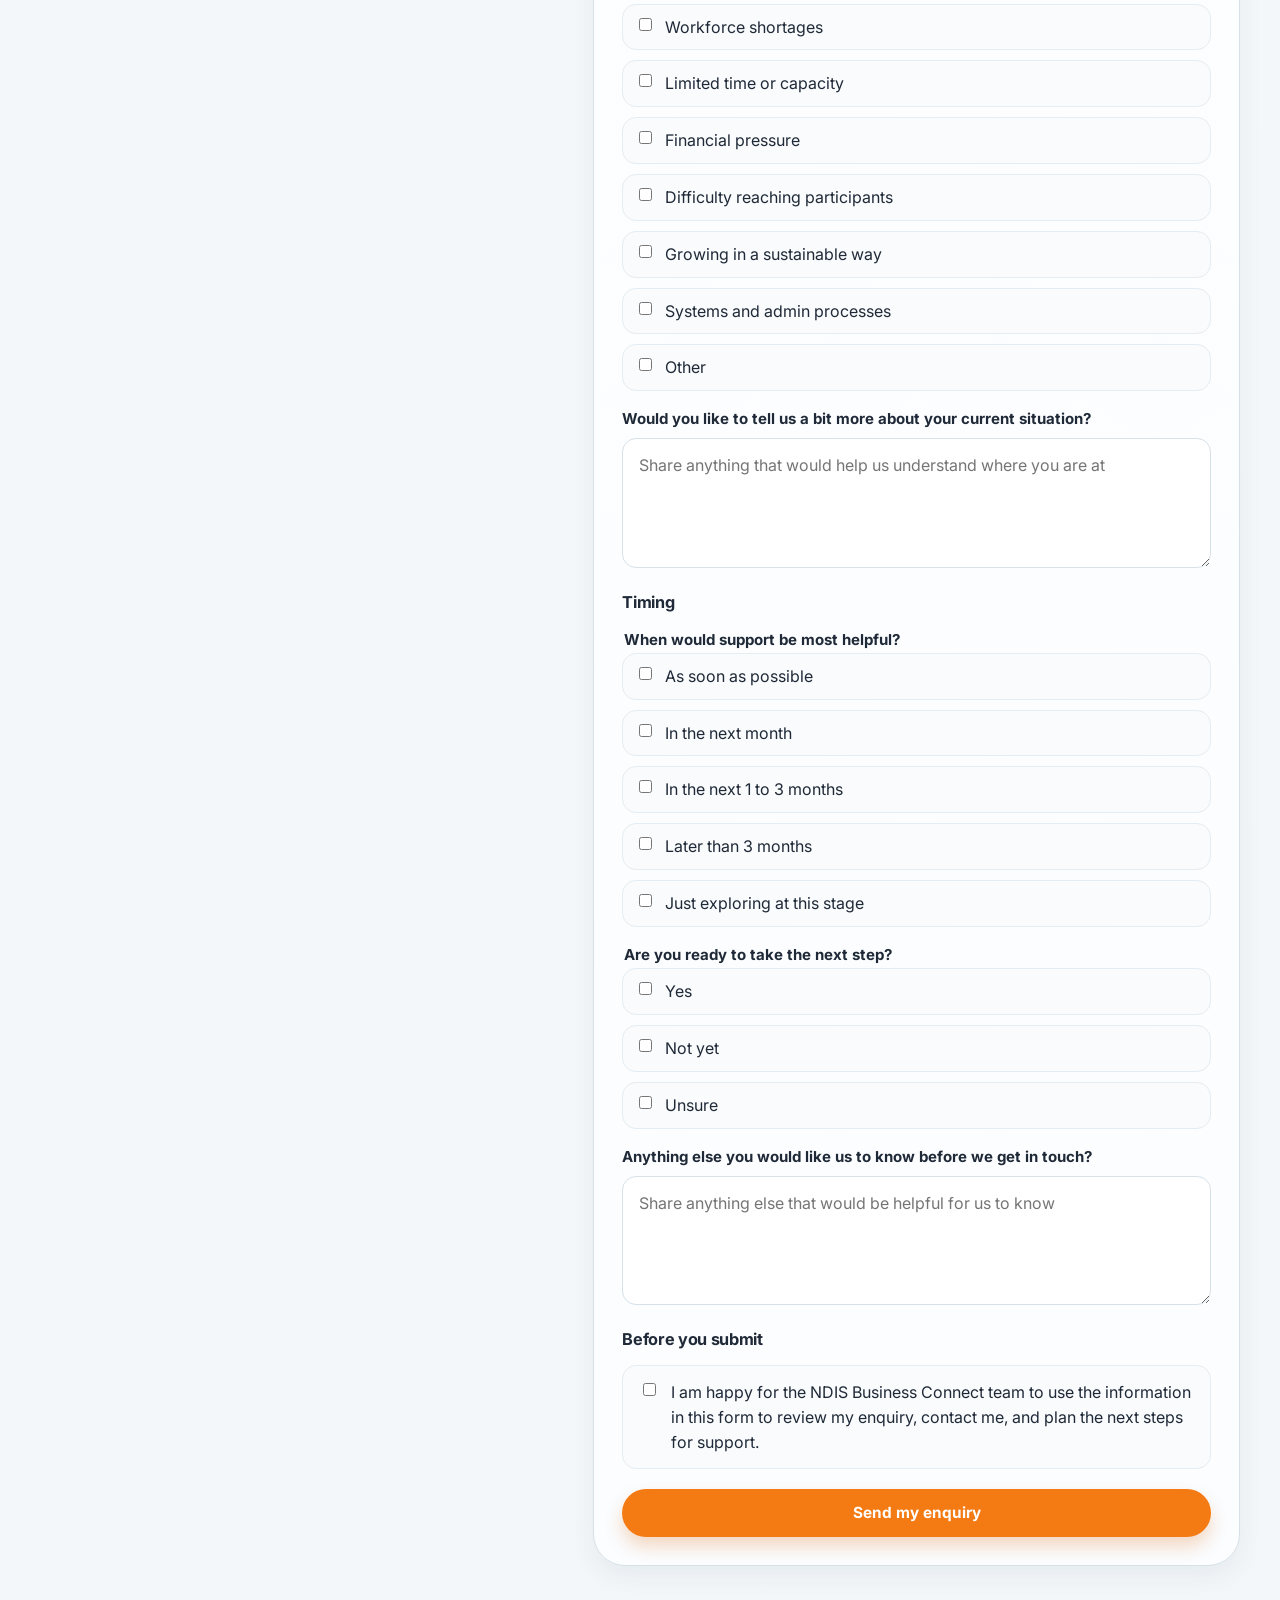
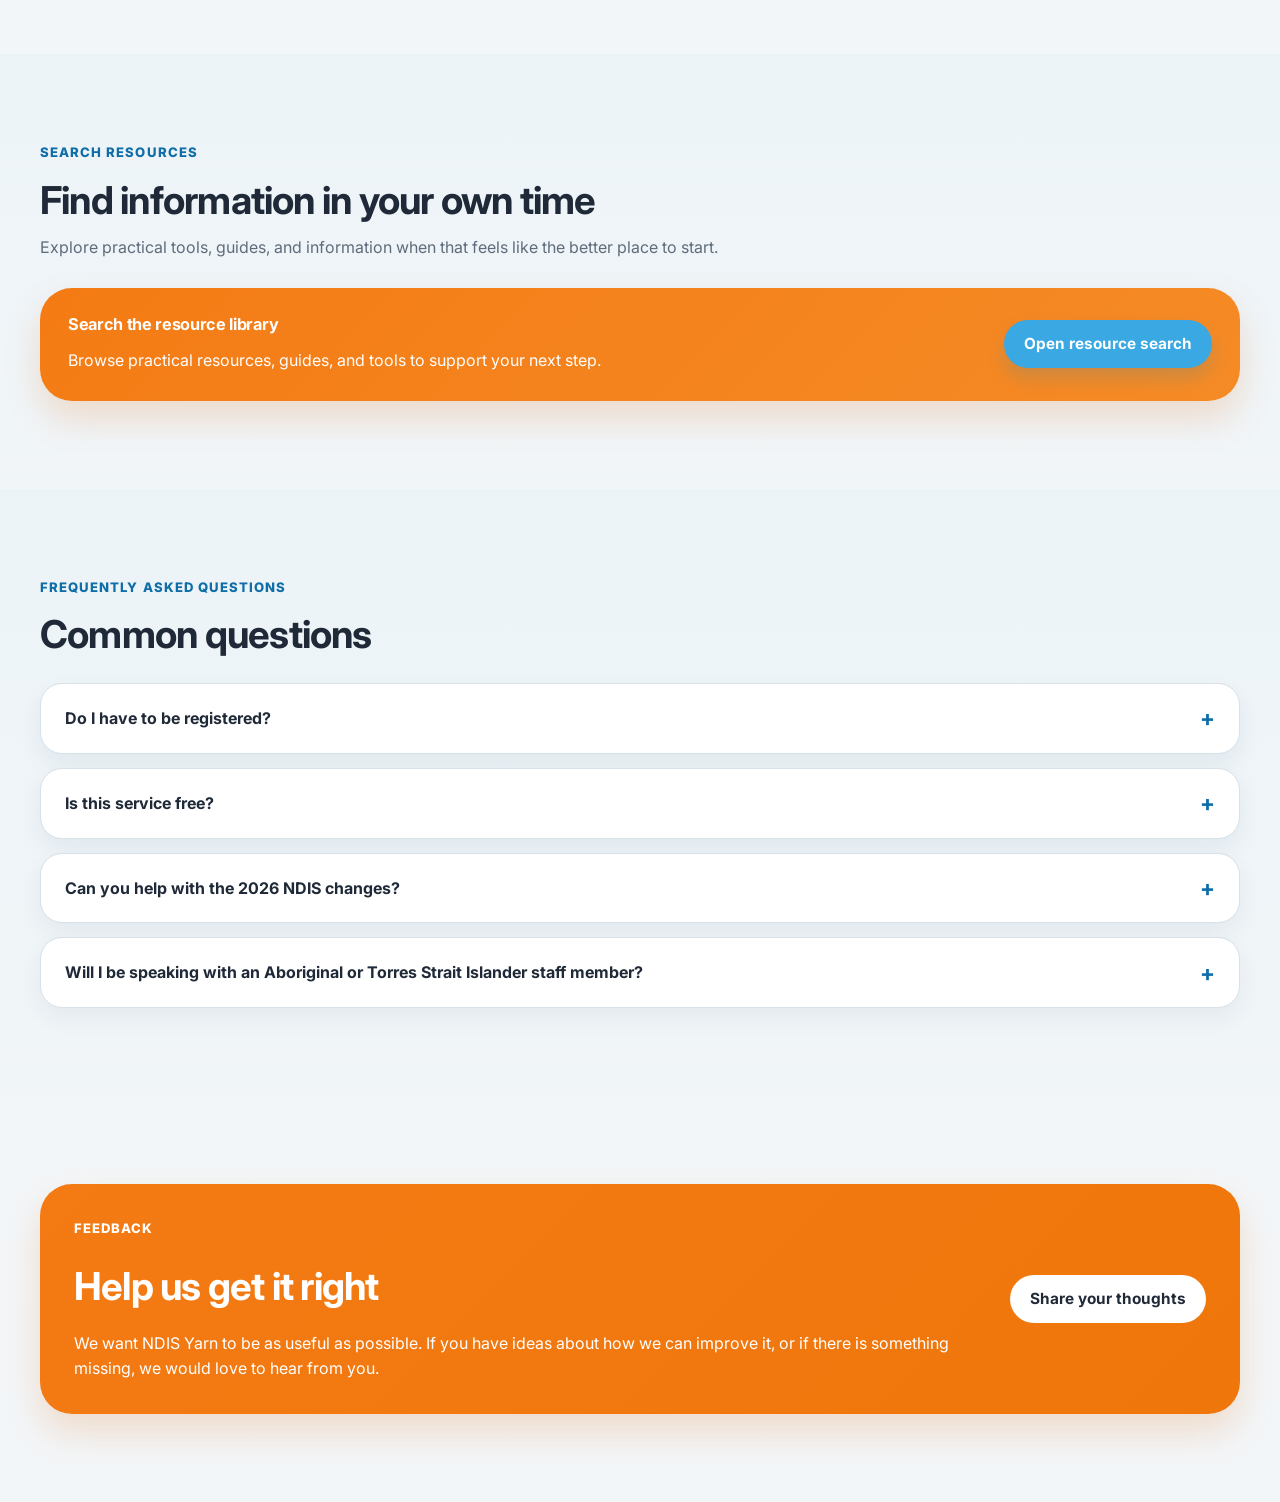
==== commit d851b25e: "Add files via upload" ====
--- a/index.html
+++ b/index.html
@@ -29,7 +29,7 @@
             help you find the right tools, information, and support for your next step.
           </p>
           <div class="hero__actions">
-            <a class="btn btn--primary" href="#ready-to-yarn">Talk to someone on the team</a>
+            <a class="btn btn--primary" href="#contact-pathways">Get support</a>
             <a class="btn btn--secondary" href="#resources">Search resources</a>
           </div>
         </div>
@@ -147,61 +147,343 @@
             <p>
               We know trust matters. The person who first responds to your enquiry may not always be Aboriginal or
               Torres Strait Islander, but they will work to listen respectfully, understand what you need, and connect
-              you with the right support. CheckUP is also recruiting a First Nations-identified Project Manager to help
-              shape and lead NDIS Yarn.
-            </p>
-          </div>
-        </div>
-      </section>
-
-      <section class="section" id="ready-to-yarn">
+              you with the right support. CheckUP is also recruiting an Aboriginal and Torres Strait
+              Islander-identified Project Manager to help shape and lead NDIS Yarn.
+            </p>
+          </div>
+        </div>
+      </section>
+
+      <section class="section" id="contact-pathways">
         <div class="container">
           <div class="section-heading">
             <p class="eyebrow eyebrow--blue">Ready to yarn?</p>
-            <h2>Choose the way that feels easiest</h2>
-            <p>
-              Contact us directly or explore useful resources in your own time.
-            </p>
-          </div>
-
-          <div class="engagement-layout">
-            <div class="engagement-group">
-              <div class="group-heading">
-                <h3>Talk with us</h3>
+            <h2>Choose the way that feels right for you</h2>
+            <p>
+              You can send a quick enquiry if you want a simple way to get in touch, or you can tell us a bit more so
+              we can better understand your situation and the support that may be helpful.
+            </p>
+          </div>
+
+          <div class="pathway-grid">
+            <article class="form-panel">
+              <div class="form-panel__header">
+                <p class="eyebrow eyebrow--blue">Quick yarn</p>
+                <h3>Ask for a call back</h3>
+                <p>
+                  A simple option if you would like someone from the team to get in touch.
+                </p>
               </div>
-              <div class="card-grid card-grid--three">
-                <article class="cta-card">
-                  <h4>Ask for a call back</h4>
-                  <p>Best if you want us to call you when it suits you.</p>
-                  <a class="btn btn--primary btn--small" href="#">Ask for a call back</a>
-                </article>
-                <article class="cta-card">
-                  <h4>Talk to someone on the team</h4>
-                  <p>Best if you have a quick question and want to email or call.</p>
-                  <a class="btn btn--primary btn--small" href="#">Talk to someone on the team</a>
-                </article>
-                <article class="cta-card">
-                  <h4>Tell us about your needs</h4>
-                  <p>Best if you want to share more detail so we can prepare before speaking with you.</p>
-                  <a class="btn btn--primary btn--small" href="#">Tell us about your needs</a>
-                </article>
+
+              <form class="contact-form" action="#" method="post">
+                <div class="form-grid form-grid--two">
+                  <label class="field">
+                    <span>Your name</span>
+                    <input type="text" name="quick_name" placeholder="Enter your name" />
+                  </label>
+
+                  <label class="field">
+                    <span>Organisation, business, or service name</span>
+                    <input type="text" name="quick_org" placeholder="Enter name" />
+                  </label>
+                </div>
+
+                <div class="form-grid form-grid--two">
+                  <label class="field">
+                    <span>Phone number</span>
+                    <input type="tel" name="quick_phone" placeholder="Enter phone number" />
+                  </label>
+
+                  <label class="field">
+                    <span>Email address</span>
+                    <input type="email" name="quick_email" placeholder="Enter email address" />
+                  </label>
+                </div>
+
+                <fieldset class="choice-group">
+                  <legend>How would you like us to contact you?</legend>
+                  <label class="check-option"><input type="checkbox" name="quick_contact_method" value="Phone" /> <span>Phone</span></label>
+                  <label class="check-option"><input type="checkbox" name="quick_contact_method" value="Email" /> <span>Email</span></label>
+                  <label class="check-option"><input type="checkbox" name="quick_contact_method" value="Either" /> <span>Either is fine</span></label>
+                </fieldset>
+
+                <fieldset class="choice-group">
+                  <legend>Best time to reach you</legend>
+                  <label class="check-option"><input type="checkbox" name="quick_time" value="Morning" /> <span>Morning</span></label>
+                  <label class="check-option"><input type="checkbox" name="quick_time" value="Midday" /> <span>Midday</span></label>
+                  <label class="check-option"><input type="checkbox" name="quick_time" value="Afternoon" /> <span>Afternoon</span></label>
+                  <label class="check-option"><input type="checkbox" name="quick_time" value="Flexible" /> <span>Flexible</span></label>
+                </fieldset>
+
+                <label class="field">
+                  <span>What would you like help with?</span>
+                  <textarea name="quick_message" rows="4" placeholder="Share a quick note"></textarea>
+                </label>
+
+                <button class="btn btn--primary" type="submit">Request a call back</button>
+              </form>
+            </article>
+
+            <article class="form-panel form-panel--soft">
+              <div class="form-panel__header">
+                <p class="eyebrow eyebrow--blue">Tell us a bit more</p>
+                <h3>Share more about your service</h3>
+                <p>
+                  If you would like to share a bit more about your service, where you are at, and the support you are
+                  looking for, you can use this form. You do not need to answer everything if you are not sure.
+                </p>
               </div>
+
+              <form class="contact-form" action="#" method="post">
+                <div class="subsection">
+                  <h4>About you</h4>
+                  <div class="form-grid form-grid--two">
+                    <label class="field">
+                      <span>Your name</span>
+                      <input type="text" name="full_name" placeholder="Enter your name" />
+                    </label>
+                    <label class="field">
+                      <span>Your role, if you have one</span>
+                      <input type="text" name="full_role" placeholder="Enter your role" />
+                    </label>
+                  </div>
+
+                  <div class="form-grid form-grid--two">
+                    <label class="field">
+                      <span>Organisation, business, or service name</span>
+                      <input type="text" name="full_org" placeholder="Enter name" />
+                    </label>
+                    <label class="field">
+                      <span>Email address</span>
+                      <input type="email" name="full_email" placeholder="Enter email address" />
+                    </label>
+                  </div>
+
+                  <div class="form-grid form-grid--two">
+                    <label class="field">
+                      <span>Phone number</span>
+                      <input type="tel" name="full_phone" placeholder="Enter phone number" />
+                    </label>
+                    <label class="field">
+                      <span>Where are you based?</span>
+                      <input type="text" name="full_location" placeholder="Town, city, or region" />
+                    </label>
+                  </div>
+
+                  <fieldset class="choice-group">
+                    <legend>How would you prefer us to contact you?</legend>
+                    <label class="check-option"><input type="checkbox" name="full_contact_method" value="Email" /> <span>Email</span></label>
+                    <label class="check-option"><input type="checkbox" name="full_contact_method" value="Phone" /> <span>Phone</span></label>
+                    <label class="check-option"><input type="checkbox" name="full_contact_method" value="Either" /> <span>Either is fine</span></label>
+                  </fieldset>
+                </div>
+
+                <div class="subsection">
+                  <h4>About your service or business</h4>
+                  <fieldset class="choice-group">
+                    <legend>What best describes your set-up?</legend>
+                    <label class="check-option"><input type="checkbox" name="setup" value="Sole trader" /> <span>Sole trader</span></label>
+                    <label class="check-option"><input type="checkbox" name="setup" value="Partnership" /> <span>Partnership</span></label>
+                    <label class="check-option"><input type="checkbox" name="setup" value="Company" /> <span>Company</span></label>
+                    <label class="check-option"><input type="checkbox" name="setup" value="Incorporated association" /> <span>Incorporated association</span></label>
+                    <label class="check-option"><input type="checkbox" name="setup" value="Aboriginal Community Controlled Organisation" /> <span>Aboriginal Community Controlled Organisation</span></label>
+                    <label class="check-option"><input type="checkbox" name="setup" value="Not for profit" /> <span>Not for profit</span></label>
+                    <label class="check-option"><input type="checkbox" name="setup" value="Other" /> <span>Other</span></label>
+                  </fieldset>
+
+                  <div class="form-grid form-grid--two">
+                    <label class="field">
+                      <span>Which communities, areas, or regions do you mainly support?</span>
+                      <input type="text" name="support_regions" placeholder="Enter communities or regions" />
+                    </label>
+                    <label class="field">
+                      <span>How long have you been operating?</span>
+                      <input type="text" name="operating_time" placeholder="For example: not operating yet, 1 to 3 years" />
+                    </label>
+                  </div>
+
+                  <label class="field">
+                    <span>How many people are currently part of your service or business?</span>
+                    <input type="text" name="team_size" placeholder="For example: just me, 2 to 5, more than 20" />
+                  </label>
+                </div>
+
+                <div class="subsection">
+                  <h4>Where you are at with the NDIS</h4>
+                  <fieldset class="choice-group">
+                    <legend>Are you thinking about starting or growing an NDIS service?</legend>
+                    <label class="check-option"><input type="checkbox" name="ndis_growth" value="Yes" /> <span>Yes</span></label>
+                    <label class="check-option"><input type="checkbox" name="ndis_growth" value="No" /> <span>No</span></label>
+                    <label class="check-option"><input type="checkbox" name="ndis_growth" value="Unsure" /> <span>Unsure</span></label>
+                  </fieldset>
+
+                  <fieldset class="choice-group">
+                    <legend>Are you currently an NDIS registered provider?</legend>
+                    <label class="check-option"><input type="checkbox" name="registered" value="Yes" /> <span>Yes</span></label>
+                    <label class="check-option"><input type="checkbox" name="registered" value="No" /> <span>No</span></label>
+                    <label class="check-option"><input type="checkbox" name="registered" value="In progress" /> <span>In progress</span></label>
+                    <label class="check-option"><input type="checkbox" name="registered" value="Unsure" /> <span>Unsure</span></label>
+                  </fieldset>
+
+                  <fieldset class="choice-group">
+                    <legend>Does any of the following describe where you are at right now?</legend>
+                    <label class="check-option"><input type="checkbox" name="stage" value="Thinking about starting an NDIS service" /> <span>Thinking about starting an NDIS service</span></label>
+                    <label class="check-option"><input type="checkbox" name="stage" value="In the early stages of setting up" /> <span>In the early stages of setting up</span></label>
+                    <label class="check-option"><input type="checkbox" name="stage" value="Already delivering some supports" /> <span>Already delivering some supports</span></label>
+                    <label class="check-option"><input type="checkbox" name="stage" value="Thinking about registration" /> <span>Thinking about registration</span></label>
+                    <label class="check-option"><input type="checkbox" name="stage" value="Growing or expanding services" /> <span>Growing or expanding services</span></label>
+                    <label class="check-option"><input type="checkbox" name="stage" value="Looking at business systems or compliance" /> <span>Looking at business systems or compliance</span></label>
+                    <label class="check-option"><input type="checkbox" name="stage" value="Other" /> <span>Other</span></label>
+                  </fieldset>
+
+                  <label class="field">
+                    <span>What kinds of supports or services do you provide, or hope to provide?</span>
+                    <textarea name="services" rows="4" placeholder="Share a few details"></textarea>
+                  </label>
+
+                  <label class="field">
+                    <span>Who do you mainly want to support?</span>
+                    <textarea name="people_supported" rows="3" placeholder="Share who your service is for"></textarea>
+                  </label>
+                </div>
+
+                <div class="subsection">
+                  <h4>About your service context</h4>
+                  <p class="helper-text">These questions help us understand your service and community context. You can skip any question you do not want to answer.</p>
+
+                  <fieldset class="choice-group">
+                    <legend>Is your service mainly supporting Aboriginal and Torres Strait Islander people or communities?</legend>
+                    <label class="check-option"><input type="checkbox" name="community_focus" value="Yes" /> <span>Yes</span></label>
+                    <label class="check-option"><input type="checkbox" name="community_focus" value="No" /> <span>No</span></label>
+                    <label class="check-option"><input type="checkbox" name="community_focus" value="Partly" /> <span>Partly</span></label>
+                    <label class="check-option"><input type="checkbox" name="community_focus" value="Prefer not to say" /> <span>Prefer not to say</span></label>
+                  </fieldset>
+
+                  <fieldset class="choice-group">
+                    <legend>Is your service Aboriginal and Torres Strait Islander owned, led, or governed?</legend>
+                    <label class="check-option"><input type="checkbox" name="ownership" value="Yes" /> <span>Yes</span></label>
+                    <label class="check-option"><input type="checkbox" name="ownership" value="No" /> <span>No</span></label>
+                    <label class="check-option"><input type="checkbox" name="ownership" value="Partly" /> <span>Partly</span></label>
+                    <label class="check-option"><input type="checkbox" name="ownership" value="Prefer not to say" /> <span>Prefer not to say</span></label>
+                  </fieldset>
+
+                  <fieldset class="choice-group">
+                    <legend>Would it help if our support was shaped with Aboriginal and Torres Strait Islander community context in mind?</legend>
+                    <label class="check-option"><input type="checkbox" name="context_support" value="Yes" /> <span>Yes</span></label>
+                    <label class="check-option"><input type="checkbox" name="context_support" value="No" /> <span>No</span></label>
+                    <label class="check-option"><input type="checkbox" name="context_support" value="Unsure" /> <span>Unsure</span></label>
+                  </fieldset>
+
+                  <label class="field">
+                    <span>Is there anything you would like us to understand about your community, service context, or way of working?</span>
+                    <textarea name="community_notes" rows="4" placeholder="Share anything that would help us understand your context"></textarea>
+                  </label>
+                </div>
+
+                <div class="subsection">
+                  <h4>What support would be helpful</h4>
+                  <fieldset class="choice-group">
+                    <legend>What would you most like help with right now?</legend>
+                    <label class="check-option"><input type="checkbox" name="support_interest" value="Understanding how the NDIS works" /> <span>Understanding how the NDIS works</span></label>
+                    <label class="check-option"><input type="checkbox" name="support_interest" value="Business planning" /> <span>Business planning</span></label>
+                    <label class="check-option"><input type="checkbox" name="support_interest" value="Starting an NDIS service" /> <span>Starting an NDIS service</span></label>
+                    <label class="check-option"><input type="checkbox" name="support_interest" value="Provider registration" /> <span>Provider registration</span></label>
+                    <label class="check-option"><input type="checkbox" name="support_interest" value="Policies and procedures" /> <span>Policies and procedures</span></label>
+                    <label class="check-option"><input type="checkbox" name="support_interest" value="Compliance and quality systems" /> <span>Compliance and quality systems</span></label>
+                    <label class="check-option"><input type="checkbox" name="support_interest" value="Workforce planning" /> <span>Workforce planning</span></label>
+                    <label class="check-option"><input type="checkbox" name="support_interest" value="Pricing and financial sustainability" /> <span>Pricing and financial sustainability</span></label>
+                    <label class="check-option"><input type="checkbox" name="support_interest" value="Service design" /> <span>Service design</span></label>
+                    <label class="check-option"><input type="checkbox" name="support_interest" value="Marketing and community engagement" /> <span>Marketing and community engagement</span></label>
+                    <label class="check-option"><input type="checkbox" name="support_interest" value="Growth and expansion" /> <span>Growth and expansion</span></label>
+                    <label class="check-option"><input type="checkbox" name="support_interest" value="Digital systems and administration" /> <span>Digital systems and administration</span></label>
+                    <label class="check-option"><input type="checkbox" name="support_interest" value="Other" /> <span>Other</span></label>
+                  </fieldset>
+
+                  <label class="field">
+                    <span>Please tell us a bit more about the support you are looking for</span>
+                    <textarea name="support_detail" rows="4" placeholder="Share a few details about what would be helpful"></textarea>
+                  </label>
+                </div>
+
+                <div class="subsection">
+                  <h4>What is feeling challenging</h4>
+                  <fieldset class="choice-group">
+                    <legend>Are any of these making things harder right now?</legend>
+                    <label class="check-option"><input type="checkbox" name="challenges" value="Not sure where to start" /> <span>Not sure where to start</span></label>
+                    <label class="check-option"><input type="checkbox" name="challenges" value="Understanding registration requirements" /> <span>Understanding registration requirements</span></label>
+                    <label class="check-option"><input type="checkbox" name="challenges" value="Compliance workload" /> <span>Compliance workload</span></label>
+                    <label class="check-option"><input type="checkbox" name="challenges" value="Workforce shortages" /> <span>Workforce shortages</span></label>
+                    <label class="check-option"><input type="checkbox" name="challenges" value="Limited time or capacity" /> <span>Limited time or capacity</span></label>
+                    <label class="check-option"><input type="checkbox" name="challenges" value="Financial pressure" /> <span>Financial pressure</span></label>
+                    <label class="check-option"><input type="checkbox" name="challenges" value="Difficulty reaching participants" /> <span>Difficulty reaching participants</span></label>
+                    <label class="check-option"><input type="checkbox" name="challenges" value="Growing in a sustainable way" /> <span>Growing in a sustainable way</span></label>
+                    <label class="check-option"><input type="checkbox" name="challenges" value="Systems and admin processes" /> <span>Systems and admin processes</span></label>
+                    <label class="check-option"><input type="checkbox" name="challenges" value="Other" /> <span>Other</span></label>
+                  </fieldset>
+
+                  <label class="field">
+                    <span>Would you like to tell us a bit more about your current situation?</span>
+                    <textarea name="challenge_detail" rows="4" placeholder="Share anything that would help us understand where you are at"></textarea>
+                  </label>
+                </div>
+
+                <div class="subsection">
+                  <h4>Timing</h4>
+                  <fieldset class="choice-group">
+                    <legend>When would support be most helpful?</legend>
+                    <label class="check-option"><input type="checkbox" name="timing" value="As soon as possible" /> <span>As soon as possible</span></label>
+                    <label class="check-option"><input type="checkbox" name="timing" value="In the next month" /> <span>In the next month</span></label>
+                    <label class="check-option"><input type="checkbox" name="timing" value="In the next 1 to 3 months" /> <span>In the next 1 to 3 months</span></label>
+                    <label class="check-option"><input type="checkbox" name="timing" value="Later than 3 months" /> <span>Later than 3 months</span></label>
+                    <label class="check-option"><input type="checkbox" name="timing" value="Just exploring at this stage" /> <span>Just exploring at this stage</span></label>
+                  </fieldset>
+
+                  <fieldset class="choice-group">
+                    <legend>Are you ready to take the next step?</legend>
+                    <label class="check-option"><input type="checkbox" name="next_step" value="Yes" /> <span>Yes</span></label>
+                    <label class="check-option"><input type="checkbox" name="next_step" value="Not yet" /> <span>Not yet</span></label>
+                    <label class="check-option"><input type="checkbox" name="next_step" value="Unsure" /> <span>Unsure</span></label>
+                  </fieldset>
+
+                  <label class="field">
+                    <span>Anything else you would like us to know before we get in touch?</span>
+                    <textarea name="other_notes" rows="4" placeholder="Share anything else that would be helpful for us to know"></textarea>
+                  </label>
+                </div>
+
+                <div class="subsection">
+                  <h4>Before you submit</h4>
+                  <label class="consent-line">
+                    <input type="checkbox" name="consent" />
+                    <span>I am happy for the NDIS Business Connect team to use the information in this form to review my enquiry, contact me, and plan the next steps for support.</span>
+                  </label>
+                </div>
+
+                <button class="btn btn--primary" type="submit">Send my enquiry</button>
+              </form>
+            </article>
+          </div>
+        </div>
+      </section>
+
+      <section class="section section--soft" id="resources">
+        <div class="container">
+          <div class="section-heading">
+            <p class="eyebrow eyebrow--blue">Search resources</p>
+            <h2>Find information in your own time</h2>
+            <p>
+              Explore practical tools, guides, and information when that feels like the better place to start.
+            </p>
+          </div>
+
+          <div class="resource-card">
+            <div>
+              <h4>Search the resource library</h4>
+              <p>
+                Browse practical resources, guides, and tools to support your next step.
+              </p>
             </div>
-
-            <div class="engagement-group" id="resources">
-              <div class="group-heading">
-                <h3>Find information yourself</h3>
-              </div>
-              <div class="resource-card">
-                <div>
-                  <h4>Search resources</h4>
-                  <p>
-                    Best if you want to explore practical tools, guides, and information in your own time.
-                  </p>
-                </div>
-                <a class="btn btn--accent" href="#">Search resources</a>
-              </div>
-            </div>
+            <a class="btn btn--accent" href="#">Open resource search</a>
           </div>
         </div>
       </section>
@@ -234,8 +516,8 @@
               <p>
                 The person who first responds to your enquiry may not always be Aboriginal or Torres Strait Islander. We
                 want to be open about that. Our focus is on making sure your experience is respectful, helpful, and
-                culturally aware, and we are currently recruiting a First Nations-identified Project Manager to help
-                shape and lead this work.
+                culturally aware, and we are currently recruiting an Aboriginal and Torres Strait Islander-identified
+                Project Manager to help shape and lead this work.
               </p>
             </details>
           </div>
--- a/styles.css
+++ b/styles.css
@@ -16,7 +16,7 @@
   --radius-lg: 22px;
   --radius-md: 16px;
   --radius-sm: 12px;
-  --max-width: 1160px;
+  --max-width: 1200px;
   --spacing: 88px;
 }
 
@@ -48,6 +48,12 @@
   text-decoration: none;
 }
 
+button,
+input,
+textarea {
+  font: inherit;
+}
+
 .site-shell {
   min-height: 100vh;
 }
@@ -104,7 +110,7 @@
 }
 
 h4 {
-  font-size: 1.05rem;
+  font-size: 1.02rem;
 }
 
 p {
@@ -150,7 +156,7 @@
   position: relative;
   z-index: 1;
   display: grid;
-  grid-template-columns: minmax(0, 1.2fr) minmax(280px, 0.8fr);
+  grid-template-columns: minmax(0, 1.15fr) minmax(280px, 0.85fr);
   gap: 40px;
   align-items: center;
 }
@@ -217,9 +223,11 @@
   justify-content: center;
   min-height: 48px;
   padding: 0 20px;
+  border: 0;
   border-radius: 999px;
   font-size: 0.96rem;
   font-weight: 700;
+  cursor: pointer;
   transition: transform 0.2s ease, box-shadow 0.2s ease, background 0.2s ease;
 }
 
@@ -264,12 +272,6 @@
 .btn--light {
   color: var(--text);
   background: #ffffff;
-}
-
-.btn--small {
-  min-height: 42px;
-  padding: 0 16px;
-  font-size: 0.92rem;
 }
 
 .intro-card {
@@ -312,12 +314,12 @@
 }
 
 .section-heading {
-  max-width: 760px;
+  max-width: 800px;
   margin-bottom: 28px;
 }
 
 .section-heading p {
-  max-width: 64ch;
+  max-width: 68ch;
 }
 
 .card-grid {
@@ -333,13 +335,8 @@
   grid-template-columns: repeat(5, minmax(0, 1fr));
 }
 
-.card-grid--three {
-  grid-template-columns: repeat(3, minmax(0, 1fr));
-}
-
 .info-card,
-.service-card,
-.cta-card {
+.service-card {
   padding: 24px;
   background: var(--surface);
   border: 1px solid var(--border);
@@ -385,13 +382,134 @@
   gap: 10px;
 }
 
-.engagement-layout {
-  display: grid;
-  gap: 30px;
-}
-
-.group-heading {
-  margin-bottom: 16px;
+.pathway-grid {
+  display: grid;
+  grid-template-columns: minmax(0, 0.9fr) minmax(0, 1.1fr);
+  gap: 24px;
+  align-items: start;
+}
+
+.form-panel {
+  padding: 28px;
+  background: var(--surface);
+  border: 1px solid var(--border);
+  border-radius: var(--radius-xl);
+  box-shadow: var(--shadow-soft);
+}
+
+.form-panel--soft {
+  background: linear-gradient(180deg, #ffffff 0%, #fbfdff 100%);
+}
+
+.form-panel__header {
+  margin-bottom: 22px;
+}
+
+.form-panel__header p {
+  max-width: 60ch;
+}
+
+.contact-form {
+  display: grid;
+  gap: 20px;
+}
+
+.subsection {
+  display: grid;
+  gap: 16px;
+  padding-top: 6px;
+}
+
+.subsection h4 {
+  margin-bottom: 0;
+}
+
+.helper-text {
+  font-size: 0.94rem;
+}
+
+.form-grid {
+  display: grid;
+  gap: 16px;
+}
+
+.form-grid--two {
+  grid-template-columns: repeat(2, minmax(0, 1fr));
+}
+
+.field {
+  display: grid;
+  gap: 8px;
+}
+
+.field span,
+.choice-group legend {
+  font-size: 0.94rem;
+  font-weight: 700;
+  color: var(--text);
+}
+
+.field input,
+.field textarea {
+  width: 100%;
+  padding: 14px 16px;
+  border: 1px solid var(--border);
+  border-radius: 14px;
+  background: #ffffff;
+  color: var(--text);
+  outline: none;
+  transition: border-color 0.2s ease, box-shadow 0.2s ease;
+}
+
+.field input:focus,
+.field textarea:focus {
+  border-color: rgba(23, 138, 200, 0.6);
+  box-shadow: 0 0 0 4px rgba(57, 168, 227, 0.12);
+}
+
+.field textarea {
+  resize: vertical;
+  min-height: 112px;
+}
+
+.choice-group {
+  margin: 0;
+  padding: 0;
+  border: 0;
+  display: grid;
+  gap: 10px;
+}
+
+.choice-group legend {
+  margin-bottom: 2px;
+}
+
+.check-option {
+  display: flex;
+  align-items: flex-start;
+  gap: 10px;
+  padding: 10px 12px;
+  background: #f9fbfc;
+  border: 1px solid #e4edf3;
+  border-radius: 14px;
+}
+
+.check-option input {
+  margin-top: 3px;
+}
+
+.check-option span {
+  color: var(--text);
+}
+
+.consent-line {
+  display: flex;
+  align-items: flex-start;
+  gap: 12px;
+  padding: 14px 16px;
+  background: #f9fbfc;
+  border: 1px solid #e4edf3;
+  border-radius: 14px;
 }
 
 .resource-card {
@@ -474,7 +592,7 @@
   gap: 10px;
 }
 
-@media (max-width: 1100px) {
+@media (max-width: 1180px) {
   .card-grid--five {
     grid-template-columns: repeat(3, minmax(0, 1fr));
   }
@@ -483,8 +601,8 @@
     grid-template-columns: repeat(2, minmax(0, 1fr));
   }
 
-  .card-grid--three {
-    grid-template-columns: repeat(2, minmax(0, 1fr));
+  .pathway-grid {
+    grid-template-columns: 1fr;
   }
 }
 
@@ -495,7 +613,8 @@
 
   .hero__grid,
   .intro-card,
-  .feedback-banner {
+  .feedback-banner,
+  .trust-panel {
     grid-template-columns: 1fr;
   }
 
@@ -505,16 +624,16 @@
 
   .hero__panel {
     justify-content: flex-start;
-  }
-
-  .trust-panel {
-    grid-template-columns: 1fr;
   }
 
   .resource-card {
     align-items: flex-start;
     flex-direction: column;
   }
+
+  .form-grid--two {
+    grid-template-columns: 1fr;
+  }
 }
 
 @media (max-width: 640px) {
@@ -523,8 +642,7 @@
   }
 
   .card-grid--five,
-  .card-grid--four,
-  .card-grid--three {
+  .card-grid--four {
     grid-template-columns: 1fr;
   }
 
@@ -544,7 +662,7 @@
   .resource-card,
   .info-card,
   .service-card,
-  .cta-card,
+  .form-panel,
   .faq-item {
     border-radius: 18px;
   }
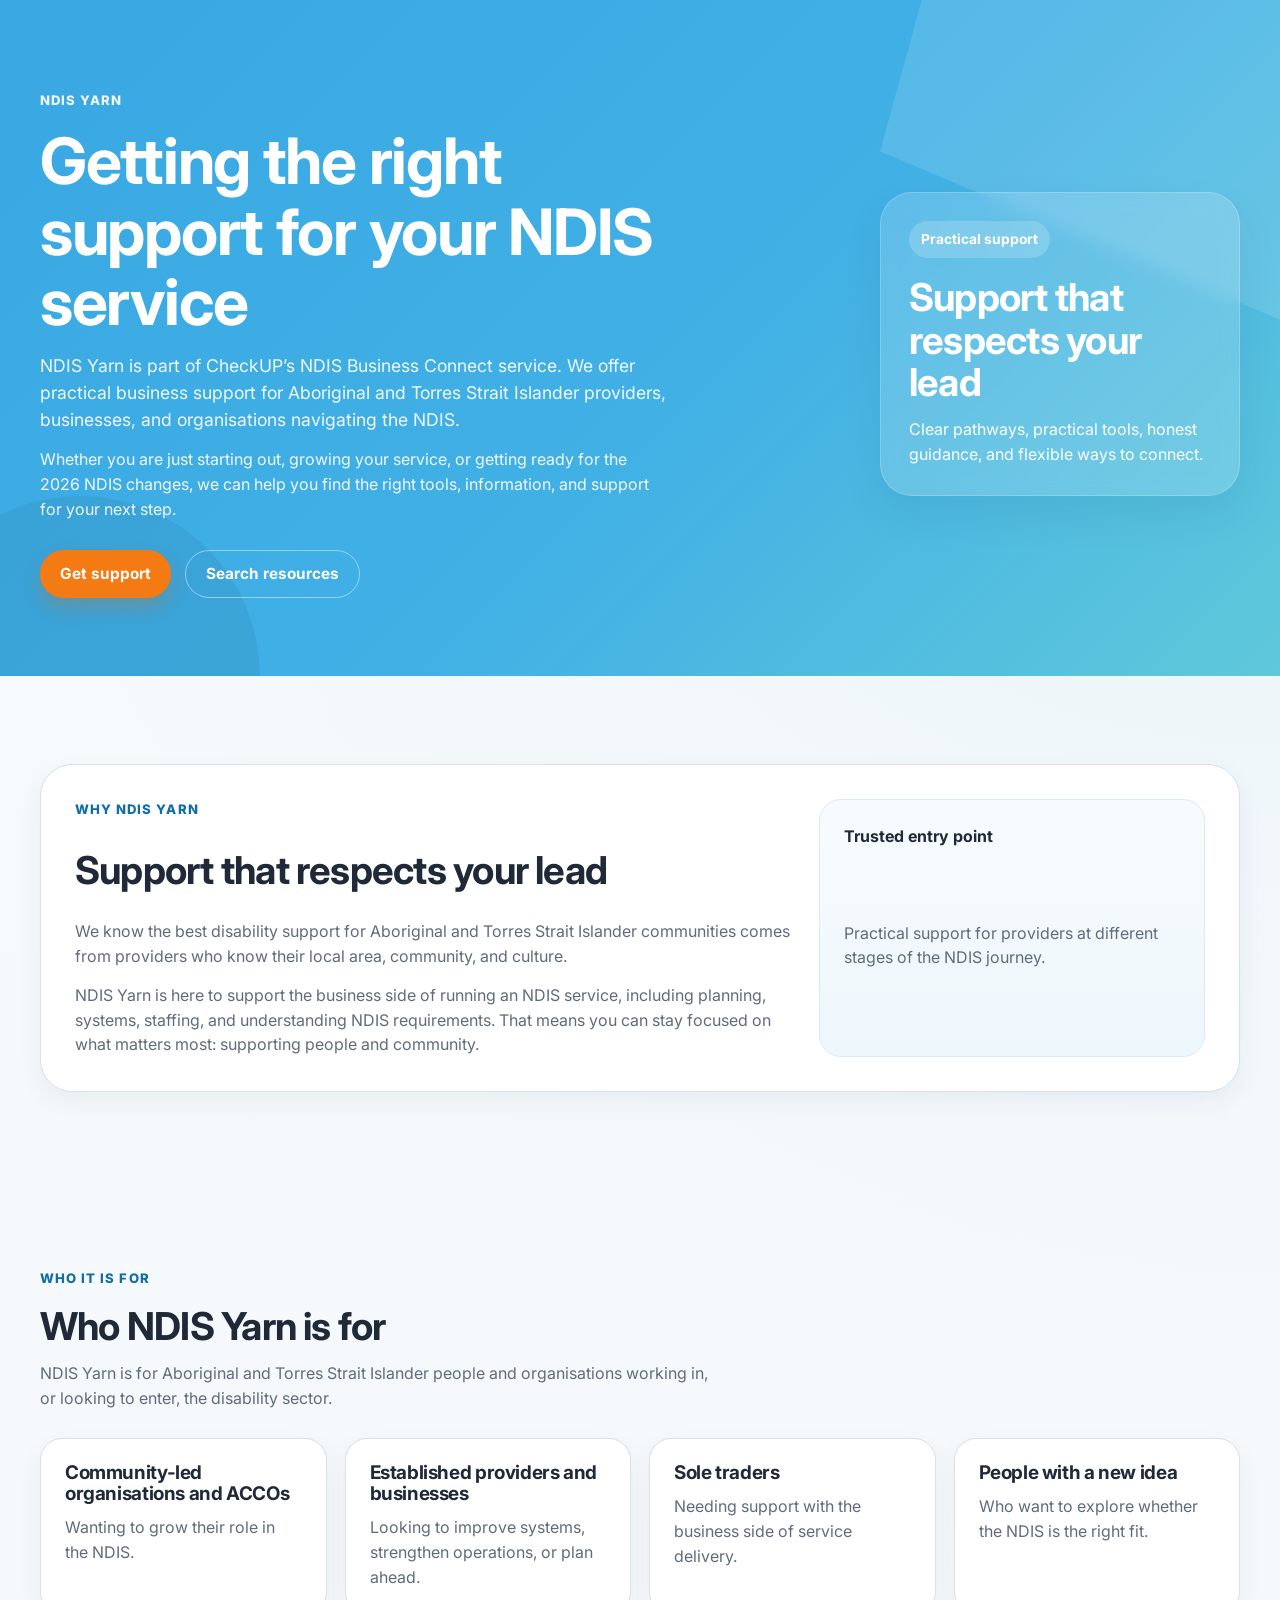
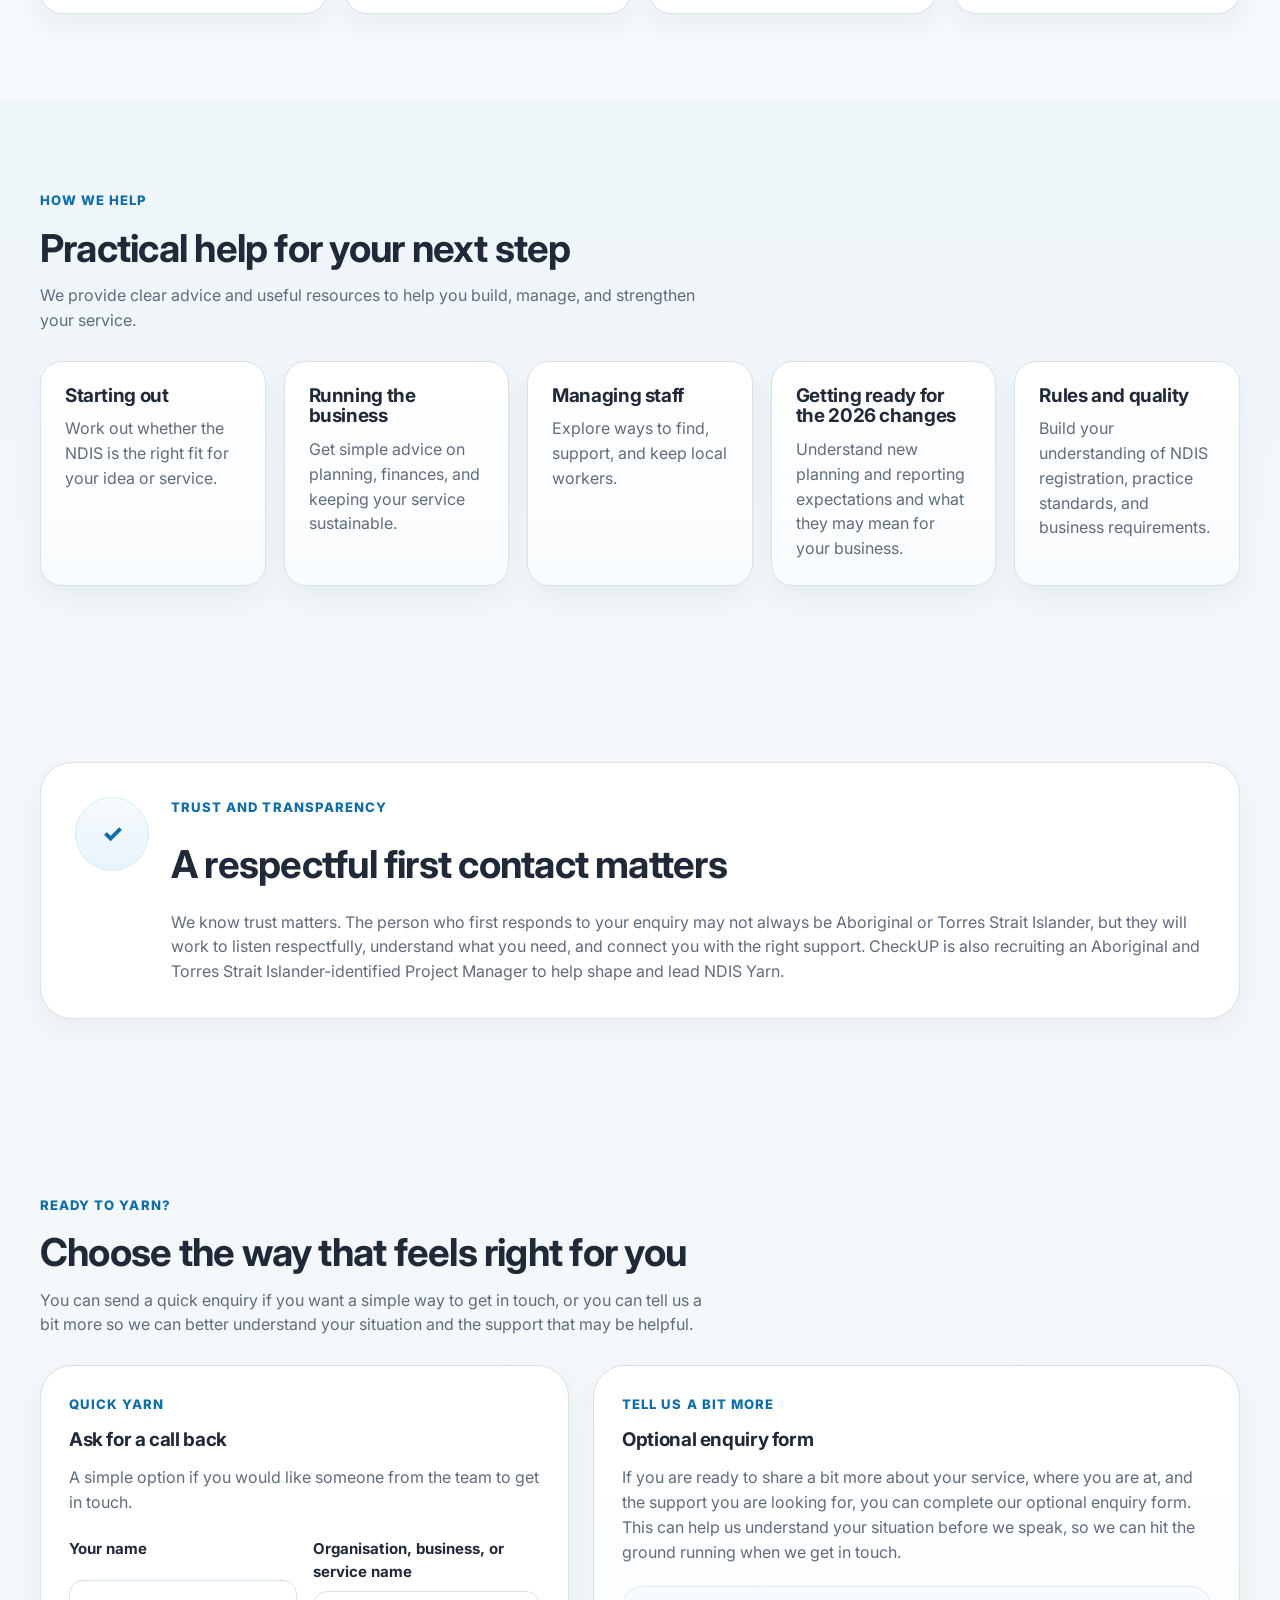
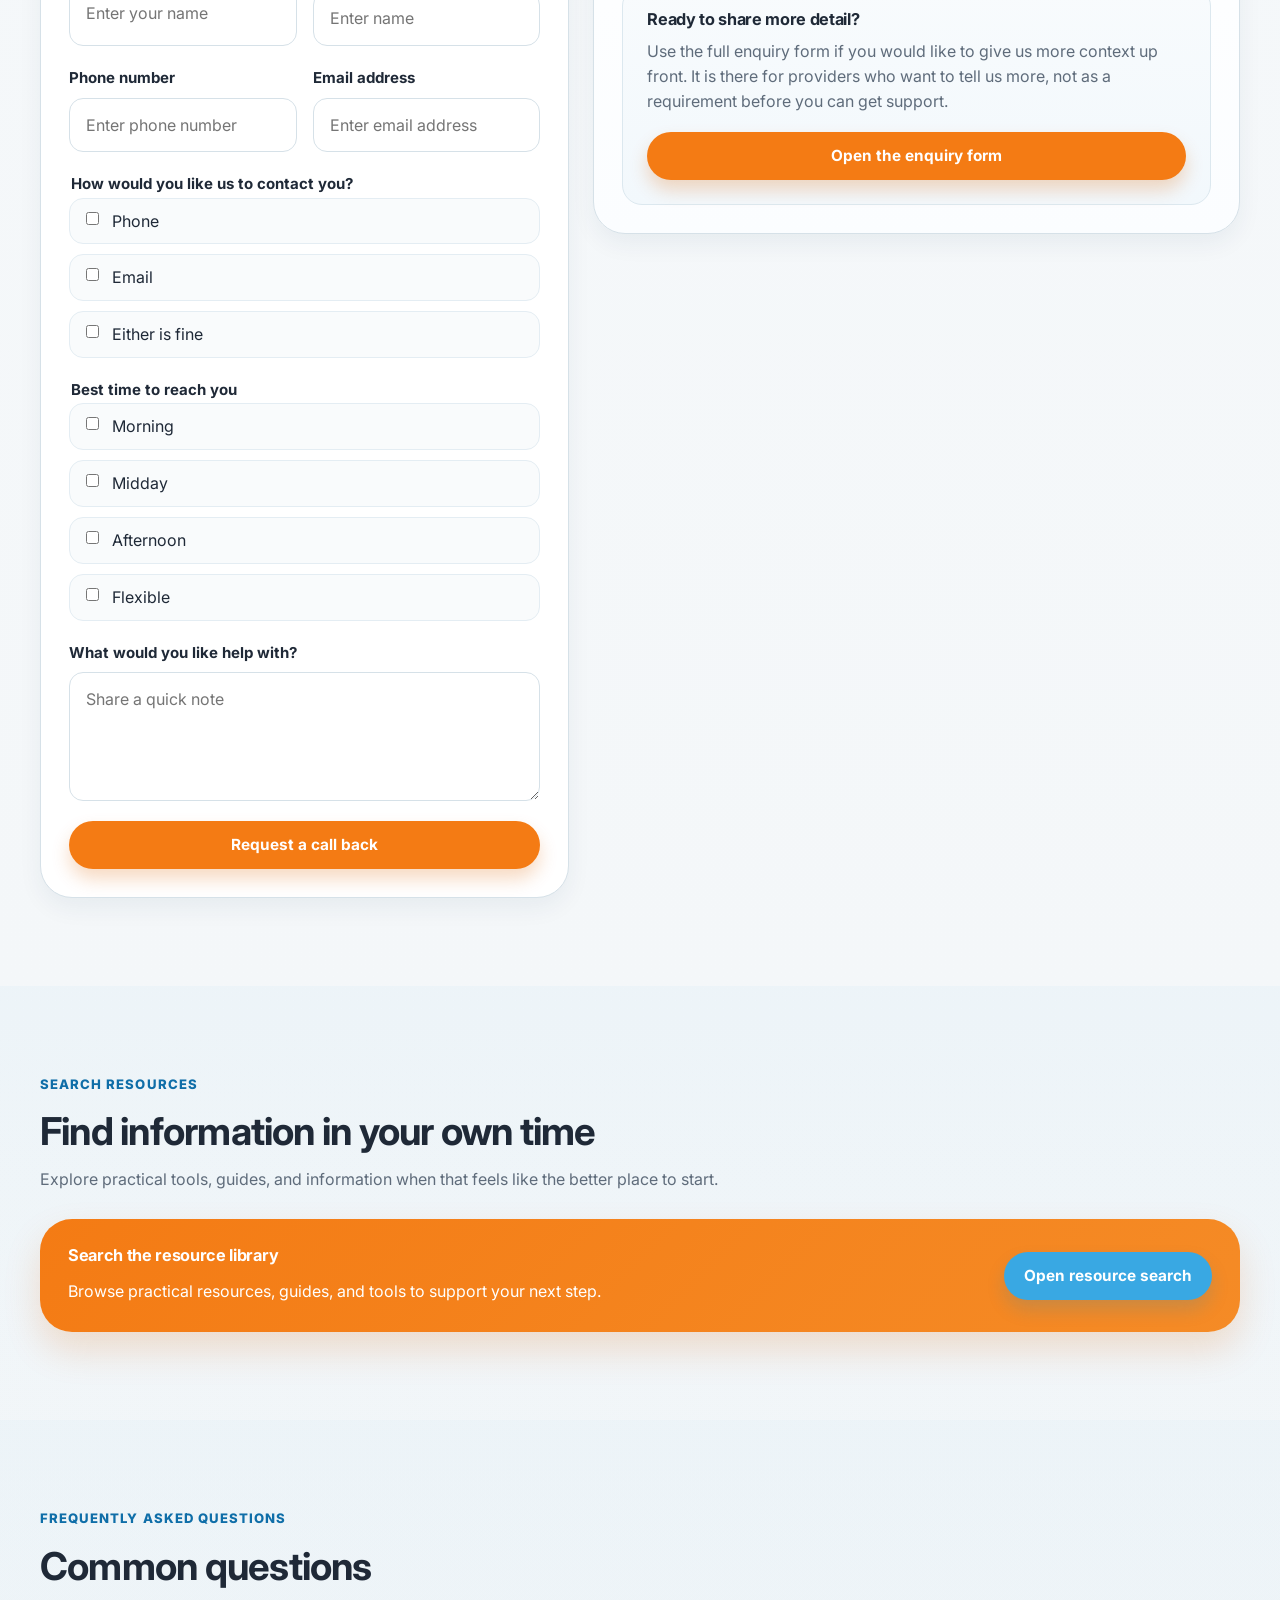
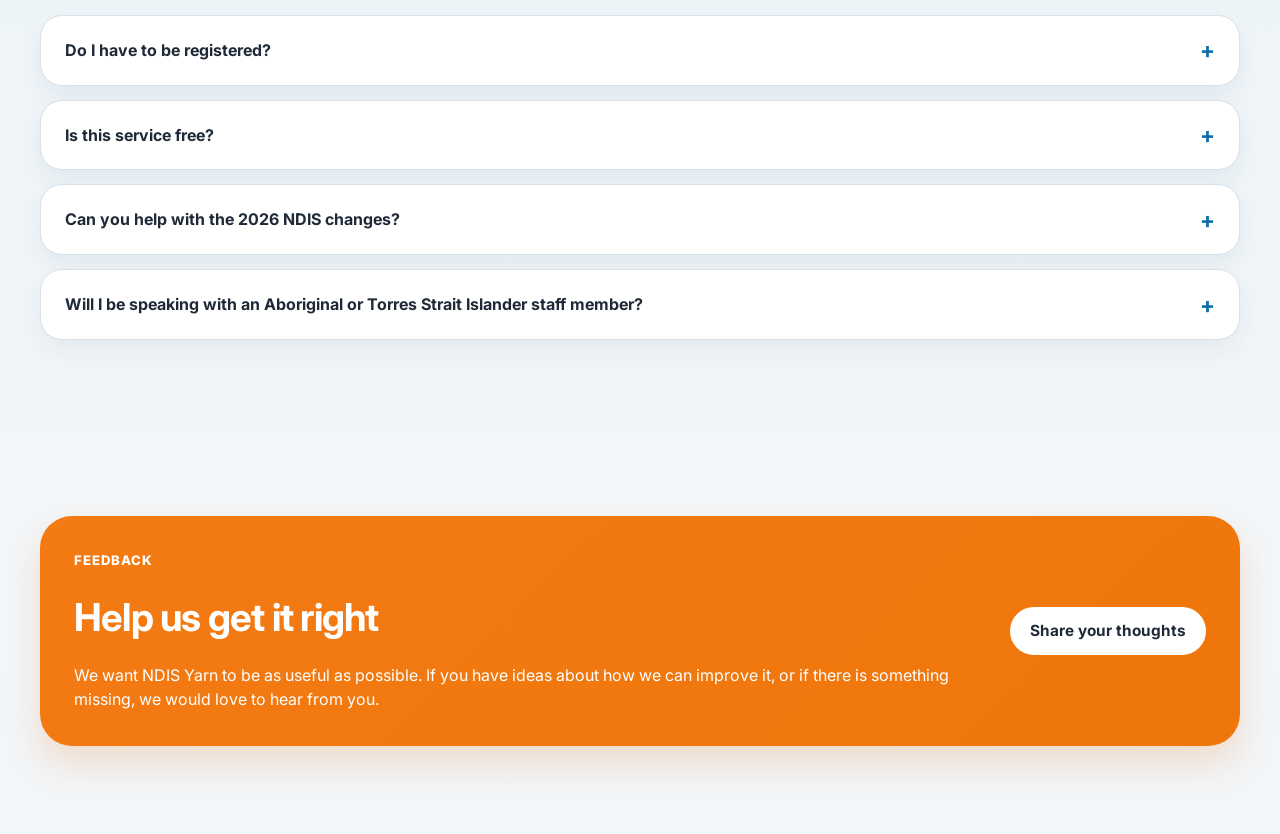
==== commit a4d6cb21: "Add files via upload" ====
--- a/index.html
+++ b/index.html
@@ -227,240 +227,27 @@
             <article class="form-panel form-panel--soft">
               <div class="form-panel__header">
                 <p class="eyebrow eyebrow--blue">Tell us a bit more</p>
-                <h3>Share more about your service</h3>
+                <h3>Optional enquiry form</h3>
                 <p>
-                  If you would like to share a bit more about your service, where you are at, and the support you are
-                  looking for, you can use this form. You do not need to answer everything if you are not sure.
+                  If you are ready to share a bit more about your service, where you are at, and the support you are
+                  looking for, you can complete our optional enquiry form.
+                </p>
+                <p>
+                  This can help us understand your situation before we speak, so we can hit the ground running when we
+                  get in touch.
                 </p>
               </div>
 
-              <form class="contact-form" action="#" method="post">
-                <div class="subsection">
-                  <h4>About you</h4>
-                  <div class="form-grid form-grid--two">
-                    <label class="field">
-                      <span>Your name</span>
-                      <input type="text" name="full_name" placeholder="Enter your name" />
-                    </label>
-                    <label class="field">
-                      <span>Your role, if you have one</span>
-                      <input type="text" name="full_role" placeholder="Enter your role" />
-                    </label>
-                  </div>
-
-                  <div class="form-grid form-grid--two">
-                    <label class="field">
-                      <span>Organisation, business, or service name</span>
-                      <input type="text" name="full_org" placeholder="Enter name" />
-                    </label>
-                    <label class="field">
-                      <span>Email address</span>
-                      <input type="email" name="full_email" placeholder="Enter email address" />
-                    </label>
-                  </div>
-
-                  <div class="form-grid form-grid--two">
-                    <label class="field">
-                      <span>Phone number</span>
-                      <input type="tel" name="full_phone" placeholder="Enter phone number" />
-                    </label>
-                    <label class="field">
-                      <span>Where are you based?</span>
-                      <input type="text" name="full_location" placeholder="Town, city, or region" />
-                    </label>
-                  </div>
-
-                  <fieldset class="choice-group">
-                    <legend>How would you prefer us to contact you?</legend>
-                    <label class="check-option"><input type="checkbox" name="full_contact_method" value="Email" /> <span>Email</span></label>
-                    <label class="check-option"><input type="checkbox" name="full_contact_method" value="Phone" /> <span>Phone</span></label>
-                    <label class="check-option"><input type="checkbox" name="full_contact_method" value="Either" /> <span>Either is fine</span></label>
-                  </fieldset>
+              <div class="eoi-panel">
+                <div class="eoi-panel__content">
+                  <h4>Ready to share more detail?</h4>
+                  <p>
+                    Use the full enquiry form if you would like to give us more context up front. It is there for
+                    providers who want to tell us more, not as a requirement before you can get support.
+                  </p>
                 </div>
-
-                <div class="subsection">
-                  <h4>About your service or business</h4>
-                  <fieldset class="choice-group">
-                    <legend>What best describes your set-up?</legend>
-                    <label class="check-option"><input type="checkbox" name="setup" value="Sole trader" /> <span>Sole trader</span></label>
-                    <label class="check-option"><input type="checkbox" name="setup" value="Partnership" /> <span>Partnership</span></label>
-                    <label class="check-option"><input type="checkbox" name="setup" value="Company" /> <span>Company</span></label>
-                    <label class="check-option"><input type="checkbox" name="setup" value="Incorporated association" /> <span>Incorporated association</span></label>
-                    <label class="check-option"><input type="checkbox" name="setup" value="Aboriginal Community Controlled Organisation" /> <span>Aboriginal Community Controlled Organisation</span></label>
-                    <label class="check-option"><input type="checkbox" name="setup" value="Not for profit" /> <span>Not for profit</span></label>
-                    <label class="check-option"><input type="checkbox" name="setup" value="Other" /> <span>Other</span></label>
-                  </fieldset>
-
-                  <div class="form-grid form-grid--two">
-                    <label class="field">
-                      <span>Which communities, areas, or regions do you mainly support?</span>
-                      <input type="text" name="support_regions" placeholder="Enter communities or regions" />
-                    </label>
-                    <label class="field">
-                      <span>How long have you been operating?</span>
-                      <input type="text" name="operating_time" placeholder="For example: not operating yet, 1 to 3 years" />
-                    </label>
-                  </div>
-
-                  <label class="field">
-                    <span>How many people are currently part of your service or business?</span>
-                    <input type="text" name="team_size" placeholder="For example: just me, 2 to 5, more than 20" />
-                  </label>
-                </div>
-
-                <div class="subsection">
-                  <h4>Where you are at with the NDIS</h4>
-                  <fieldset class="choice-group">
-                    <legend>Are you thinking about starting or growing an NDIS service?</legend>
-                    <label class="check-option"><input type="checkbox" name="ndis_growth" value="Yes" /> <span>Yes</span></label>
-                    <label class="check-option"><input type="checkbox" name="ndis_growth" value="No" /> <span>No</span></label>
-                    <label class="check-option"><input type="checkbox" name="ndis_growth" value="Unsure" /> <span>Unsure</span></label>
-                  </fieldset>
-
-                  <fieldset class="choice-group">
-                    <legend>Are you currently an NDIS registered provider?</legend>
-                    <label class="check-option"><input type="checkbox" name="registered" value="Yes" /> <span>Yes</span></label>
-                    <label class="check-option"><input type="checkbox" name="registered" value="No" /> <span>No</span></label>
-                    <label class="check-option"><input type="checkbox" name="registered" value="In progress" /> <span>In progress</span></label>
-                    <label class="check-option"><input type="checkbox" name="registered" value="Unsure" /> <span>Unsure</span></label>
-                  </fieldset>
-
-                  <fieldset class="choice-group">
-                    <legend>Does any of the following describe where you are at right now?</legend>
-                    <label class="check-option"><input type="checkbox" name="stage" value="Thinking about starting an NDIS service" /> <span>Thinking about starting an NDIS service</span></label>
-                    <label class="check-option"><input type="checkbox" name="stage" value="In the early stages of setting up" /> <span>In the early stages of setting up</span></label>
-                    <label class="check-option"><input type="checkbox" name="stage" value="Already delivering some supports" /> <span>Already delivering some supports</span></label>
-                    <label class="check-option"><input type="checkbox" name="stage" value="Thinking about registration" /> <span>Thinking about registration</span></label>
-                    <label class="check-option"><input type="checkbox" name="stage" value="Growing or expanding services" /> <span>Growing or expanding services</span></label>
-                    <label class="check-option"><input type="checkbox" name="stage" value="Looking at business systems or compliance" /> <span>Looking at business systems or compliance</span></label>
-                    <label class="check-option"><input type="checkbox" name="stage" value="Other" /> <span>Other</span></label>
-                  </fieldset>
-
-                  <label class="field">
-                    <span>What kinds of supports or services do you provide, or hope to provide?</span>
-                    <textarea name="services" rows="4" placeholder="Share a few details"></textarea>
-                  </label>
-
-                  <label class="field">
-                    <span>Who do you mainly want to support?</span>
-                    <textarea name="people_supported" rows="3" placeholder="Share who your service is for"></textarea>
-                  </label>
-                </div>
-
-                <div class="subsection">
-                  <h4>About your service context</h4>
-                  <p class="helper-text">These questions help us understand your service and community context. You can skip any question you do not want to answer.</p>
-
-                  <fieldset class="choice-group">
-                    <legend>Is your service mainly supporting Aboriginal and Torres Strait Islander people or communities?</legend>
-                    <label class="check-option"><input type="checkbox" name="community_focus" value="Yes" /> <span>Yes</span></label>
-                    <label class="check-option"><input type="checkbox" name="community_focus" value="No" /> <span>No</span></label>
-                    <label class="check-option"><input type="checkbox" name="community_focus" value="Partly" /> <span>Partly</span></label>
-                    <label class="check-option"><input type="checkbox" name="community_focus" value="Prefer not to say" /> <span>Prefer not to say</span></label>
-                  </fieldset>
-
-                  <fieldset class="choice-group">
-                    <legend>Is your service Aboriginal and Torres Strait Islander owned, led, or governed?</legend>
-                    <label class="check-option"><input type="checkbox" name="ownership" value="Yes" /> <span>Yes</span></label>
-                    <label class="check-option"><input type="checkbox" name="ownership" value="No" /> <span>No</span></label>
-                    <label class="check-option"><input type="checkbox" name="ownership" value="Partly" /> <span>Partly</span></label>
-                    <label class="check-option"><input type="checkbox" name="ownership" value="Prefer not to say" /> <span>Prefer not to say</span></label>
-                  </fieldset>
-
-                  <fieldset class="choice-group">
-                    <legend>Would it help if our support was shaped with Aboriginal and Torres Strait Islander community context in mind?</legend>
-                    <label class="check-option"><input type="checkbox" name="context_support" value="Yes" /> <span>Yes</span></label>
-                    <label class="check-option"><input type="checkbox" name="context_support" value="No" /> <span>No</span></label>
-                    <label class="check-option"><input type="checkbox" name="context_support" value="Unsure" /> <span>Unsure</span></label>
-                  </fieldset>
-
-                  <label class="field">
-                    <span>Is there anything you would like us to understand about your community, service context, or way of working?</span>
-                    <textarea name="community_notes" rows="4" placeholder="Share anything that would help us understand your context"></textarea>
-                  </label>
-                </div>
-
-                <div class="subsection">
-                  <h4>What support would be helpful</h4>
-                  <fieldset class="choice-group">
-                    <legend>What would you most like help with right now?</legend>
-                    <label class="check-option"><input type="checkbox" name="support_interest" value="Understanding how the NDIS works" /> <span>Understanding how the NDIS works</span></label>
-                    <label class="check-option"><input type="checkbox" name="support_interest" value="Business planning" /> <span>Business planning</span></label>
-                    <label class="check-option"><input type="checkbox" name="support_interest" value="Starting an NDIS service" /> <span>Starting an NDIS service</span></label>
-                    <label class="check-option"><input type="checkbox" name="support_interest" value="Provider registration" /> <span>Provider registration</span></label>
-                    <label class="check-option"><input type="checkbox" name="support_interest" value="Policies and procedures" /> <span>Policies and procedures</span></label>
-                    <label class="check-option"><input type="checkbox" name="support_interest" value="Compliance and quality systems" /> <span>Compliance and quality systems</span></label>
-                    <label class="check-option"><input type="checkbox" name="support_interest" value="Workforce planning" /> <span>Workforce planning</span></label>
-                    <label class="check-option"><input type="checkbox" name="support_interest" value="Pricing and financial sustainability" /> <span>Pricing and financial sustainability</span></label>
-                    <label class="check-option"><input type="checkbox" name="support_interest" value="Service design" /> <span>Service design</span></label>
-                    <label class="check-option"><input type="checkbox" name="support_interest" value="Marketing and community engagement" /> <span>Marketing and community engagement</span></label>
-                    <label class="check-option"><input type="checkbox" name="support_interest" value="Growth and expansion" /> <span>Growth and expansion</span></label>
-                    <label class="check-option"><input type="checkbox" name="support_interest" value="Digital systems and administration" /> <span>Digital systems and administration</span></label>
-                    <label class="check-option"><input type="checkbox" name="support_interest" value="Other" /> <span>Other</span></label>
-                  </fieldset>
-
-                  <label class="field">
-                    <span>Please tell us a bit more about the support you are looking for</span>
-                    <textarea name="support_detail" rows="4" placeholder="Share a few details about what would be helpful"></textarea>
-                  </label>
-                </div>
-
-                <div class="subsection">
-                  <h4>What is feeling challenging</h4>
-                  <fieldset class="choice-group">
-                    <legend>Are any of these making things harder right now?</legend>
-                    <label class="check-option"><input type="checkbox" name="challenges" value="Not sure where to start" /> <span>Not sure where to start</span></label>
-                    <label class="check-option"><input type="checkbox" name="challenges" value="Understanding registration requirements" /> <span>Understanding registration requirements</span></label>
-                    <label class="check-option"><input type="checkbox" name="challenges" value="Compliance workload" /> <span>Compliance workload</span></label>
-                    <label class="check-option"><input type="checkbox" name="challenges" value="Workforce shortages" /> <span>Workforce shortages</span></label>
-                    <label class="check-option"><input type="checkbox" name="challenges" value="Limited time or capacity" /> <span>Limited time or capacity</span></label>
-                    <label class="check-option"><input type="checkbox" name="challenges" value="Financial pressure" /> <span>Financial pressure</span></label>
-                    <label class="check-option"><input type="checkbox" name="challenges" value="Difficulty reaching participants" /> <span>Difficulty reaching participants</span></label>
-                    <label class="check-option"><input type="checkbox" name="challenges" value="Growing in a sustainable way" /> <span>Growing in a sustainable way</span></label>
-                    <label class="check-option"><input type="checkbox" name="challenges" value="Systems and admin processes" /> <span>Systems and admin processes</span></label>
-                    <label class="check-option"><input type="checkbox" name="challenges" value="Other" /> <span>Other</span></label>
-                  </fieldset>
-
-                  <label class="field">
-                    <span>Would you like to tell us a bit more about your current situation?</span>
-                    <textarea name="challenge_detail" rows="4" placeholder="Share anything that would help us understand where you are at"></textarea>
-                  </label>
-                </div>
-
-                <div class="subsection">
-                  <h4>Timing</h4>
-                  <fieldset class="choice-group">
-                    <legend>When would support be most helpful?</legend>
-                    <label class="check-option"><input type="checkbox" name="timing" value="As soon as possible" /> <span>As soon as possible</span></label>
-                    <label class="check-option"><input type="checkbox" name="timing" value="In the next month" /> <span>In the next month</span></label>
-                    <label class="check-option"><input type="checkbox" name="timing" value="In the next 1 to 3 months" /> <span>In the next 1 to 3 months</span></label>
-                    <label class="check-option"><input type="checkbox" name="timing" value="Later than 3 months" /> <span>Later than 3 months</span></label>
-                    <label class="check-option"><input type="checkbox" name="timing" value="Just exploring at this stage" /> <span>Just exploring at this stage</span></label>
-                  </fieldset>
-
-                  <fieldset class="choice-group">
-                    <legend>Are you ready to take the next step?</legend>
-                    <label class="check-option"><input type="checkbox" name="next_step" value="Yes" /> <span>Yes</span></label>
-                    <label class="check-option"><input type="checkbox" name="next_step" value="Not yet" /> <span>Not yet</span></label>
-                    <label class="check-option"><input type="checkbox" name="next_step" value="Unsure" /> <span>Unsure</span></label>
-                  </fieldset>
-
-                  <label class="field">
-                    <span>Anything else you would like us to know before we get in touch?</span>
-                    <textarea name="other_notes" rows="4" placeholder="Share anything else that would be helpful for us to know"></textarea>
-                  </label>
-                </div>
-
-                <div class="subsection">
-                  <h4>Before you submit</h4>
-                  <label class="consent-line">
-                    <input type="checkbox" name="consent" />
-                    <span>I am happy for the NDIS Business Connect team to use the information in this form to review my enquiry, contact me, and plan the next steps for support.</span>
-                  </label>
-                </div>
-
-                <button class="btn btn--primary" type="submit">Send my enquiry</button>
-              </form>
+                <a class="btn btn--primary" href="#">Open the enquiry form</a>
+              </div>
             </article>
           </div>
         </div>
--- a/styles.css
+++ b/styles.css
@@ -671,3 +671,22 @@
     padding-right: 54px;
   }
 }
+
+
+.eoi-panel {
+  display: grid;
+  gap: 18px;
+  padding: 24px;
+  background: linear-gradient(180deg, #f8fbfd 0%, #f2f8fc 100%);
+  border: 1px solid #dce8ef;
+  border-radius: 20px;
+}
+
+.eoi-panel__content {
+  display: grid;
+  gap: 10px;
+}
+
+.eoi-panel__content h4 {
+  margin-bottom: 0;
+}
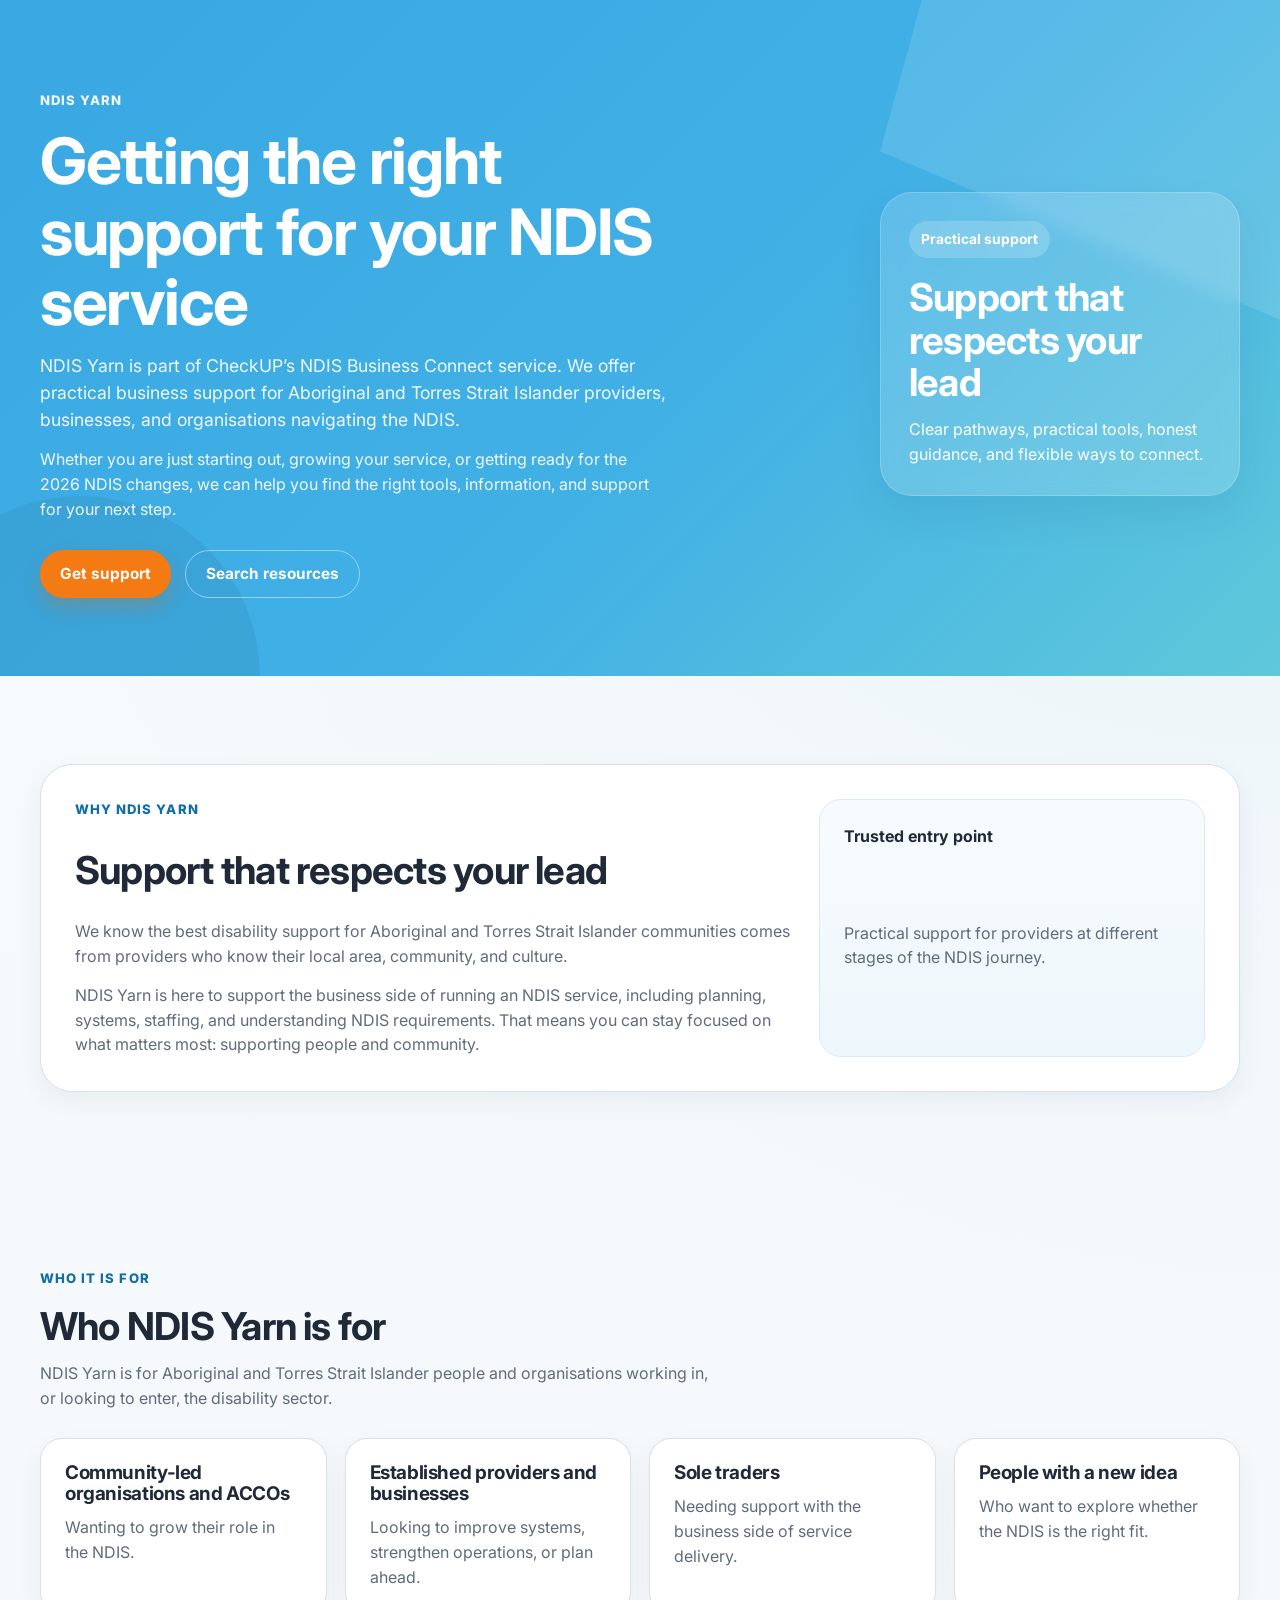
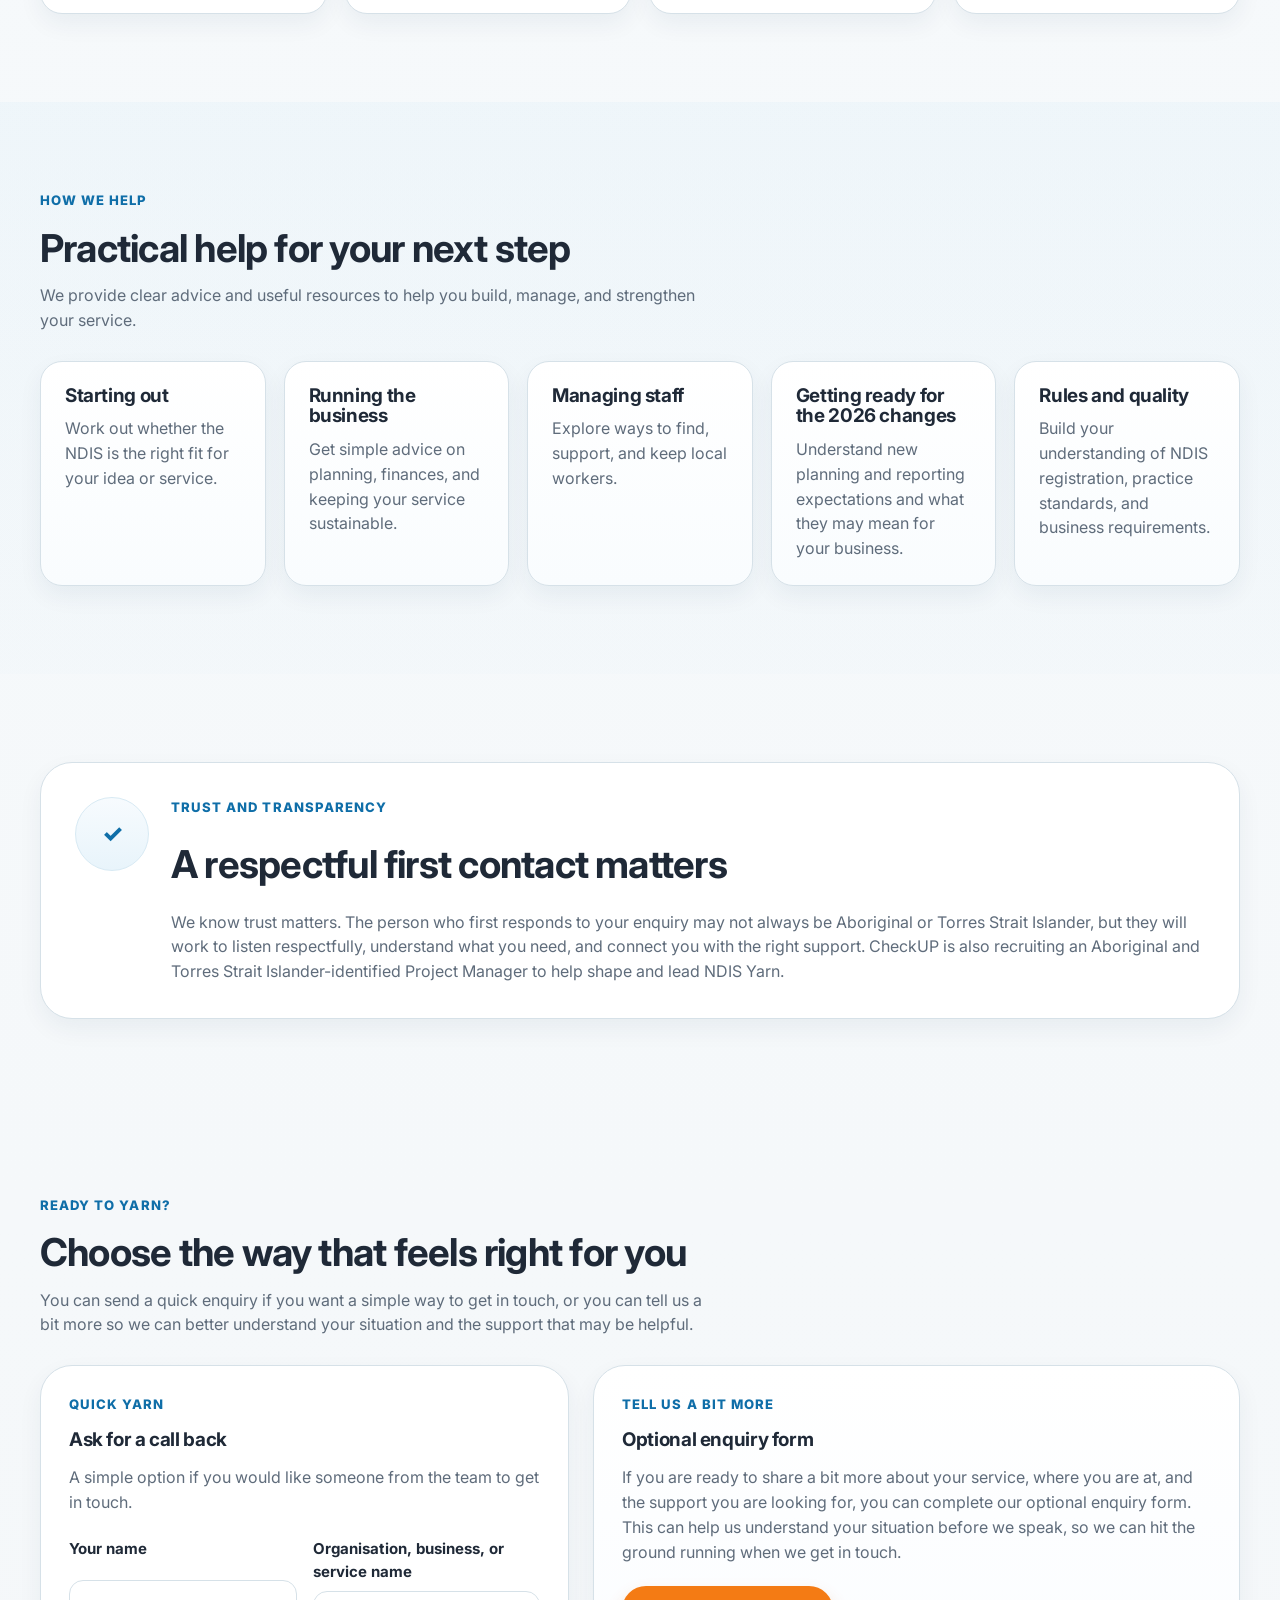
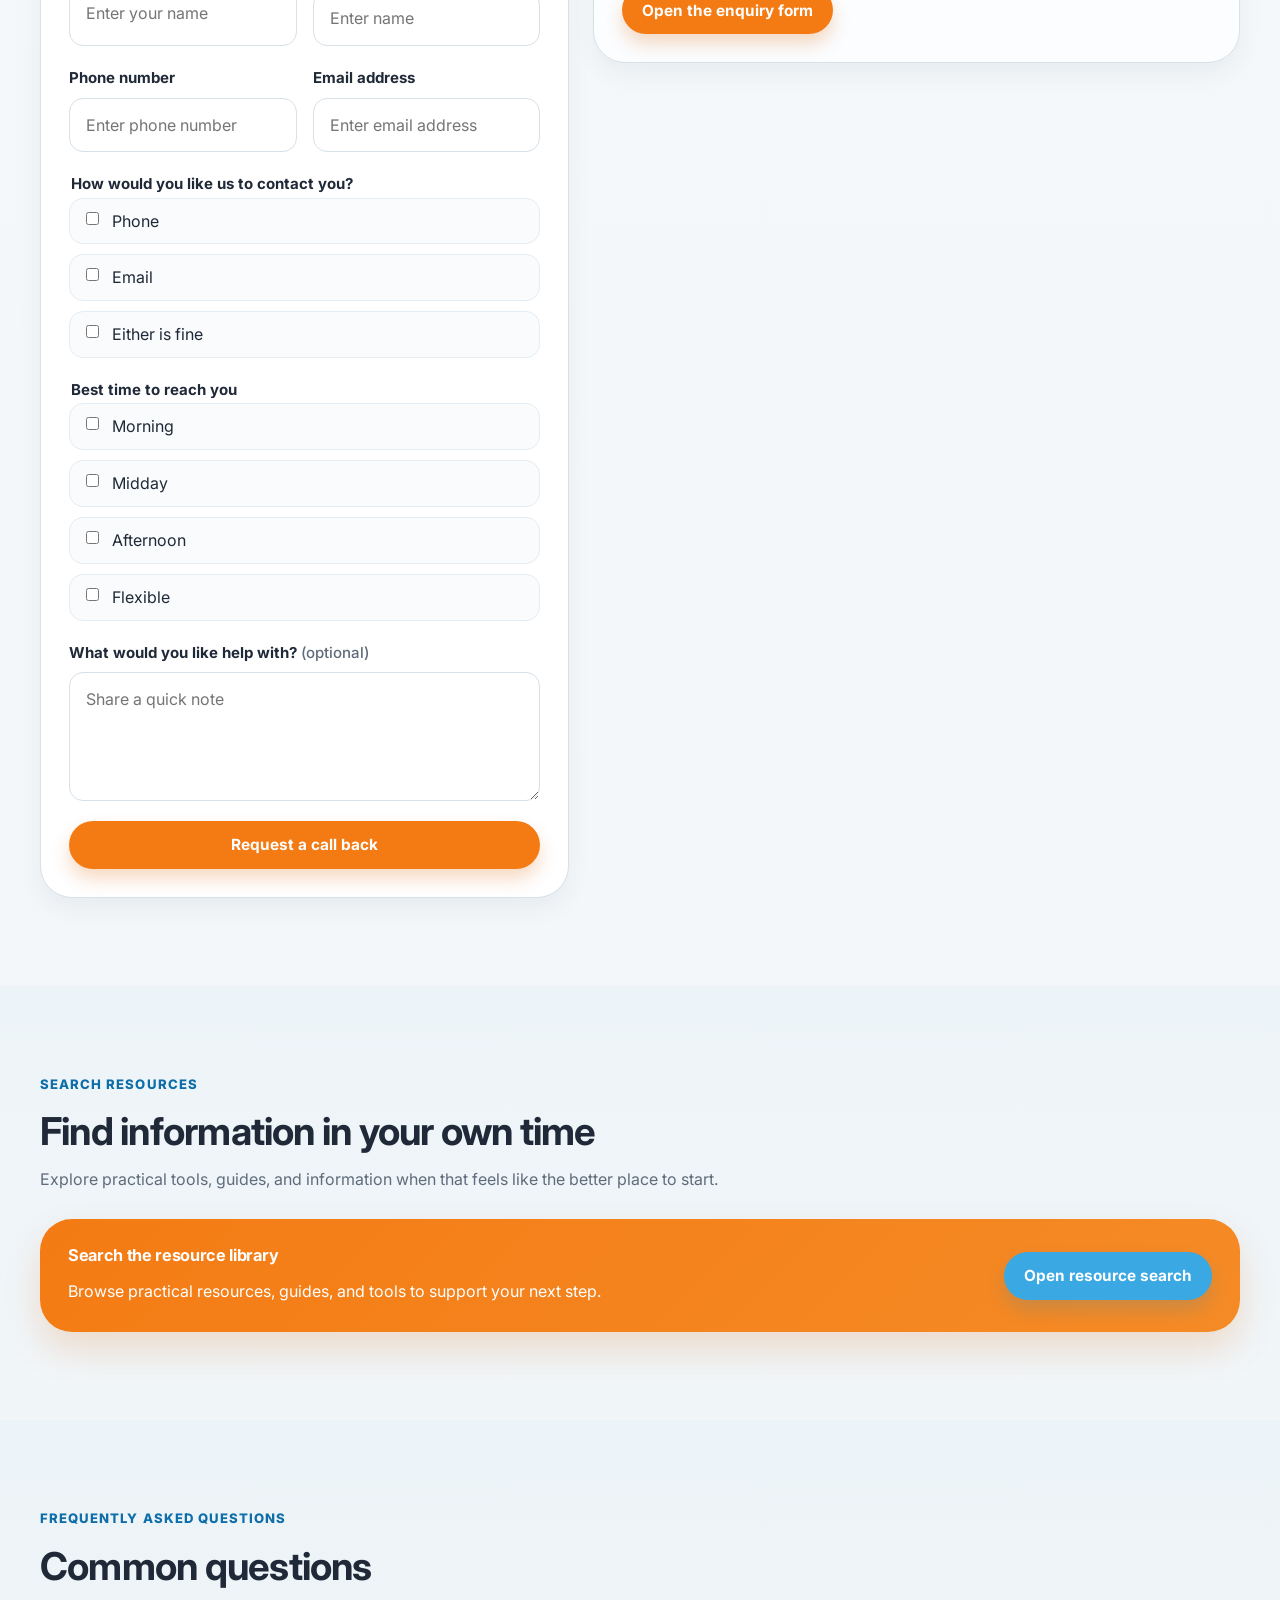
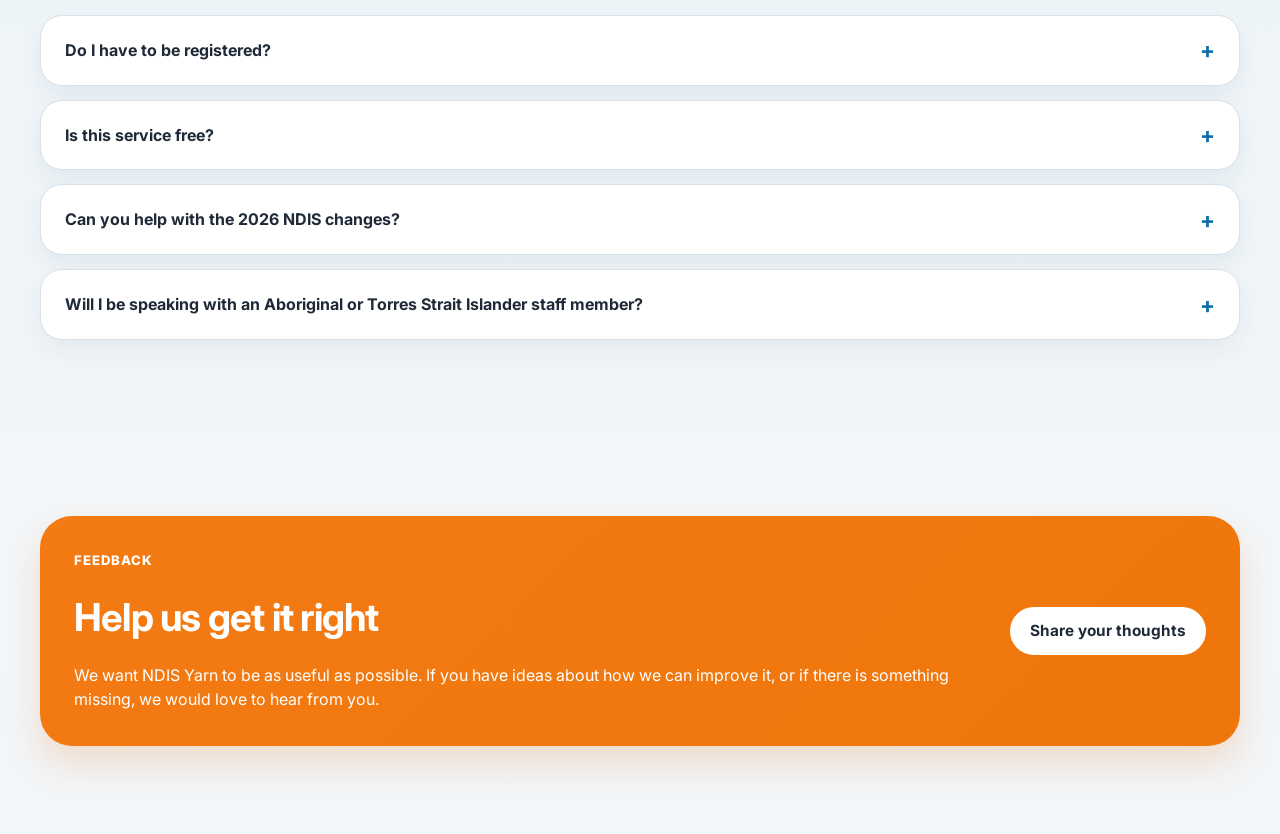
==== commit c1e90754: "Add files via upload" ====
--- a/index.html
+++ b/index.html
@@ -216,7 +216,7 @@
                 </fieldset>
 
                 <label class="field">
-                  <span>What would you like help with?</span>
+                  <span>What would you like help with? <em class="field-note">(optional)</em></span>
                   <textarea name="quick_message" rows="4" placeholder="Share a quick note"></textarea>
                 </label>
 
@@ -230,24 +230,12 @@
                 <h3>Optional enquiry form</h3>
                 <p>
                   If you are ready to share a bit more about your service, where you are at, and the support you are
-                  looking for, you can complete our optional enquiry form.
-                </p>
-                <p>
-                  This can help us understand your situation before we speak, so we can hit the ground running when we
-                  get in touch.
+                  looking for, you can complete our optional enquiry form. This can help us understand your situation
+                  before we speak, so we can hit the ground running when we get in touch.
                 </p>
               </div>
 
-              <div class="eoi-panel">
-                <div class="eoi-panel__content">
-                  <h4>Ready to share more detail?</h4>
-                  <p>
-                    Use the full enquiry form if you would like to give us more context up front. It is there for
-                    providers who want to tell us more, not as a requirement before you can get support.
-                  </p>
-                </div>
-                <a class="btn btn--primary" href="#">Open the enquiry form</a>
-              </div>
+              <a class="btn btn--primary" href="#">Open the enquiry form</a>
             </article>
           </div>
         </div>
--- a/styles.css
+++ b/styles.css
@@ -673,20 +673,8 @@
 }
 
 
-.eoi-panel {
-  display: grid;
-  gap: 18px;
-  padding: 24px;
-  background: linear-gradient(180deg, #f8fbfd 0%, #f2f8fc 100%);
-  border: 1px solid #dce8ef;
-  border-radius: 20px;
-}
-
-.eoi-panel__content {
-  display: grid;
-  gap: 10px;
-}
-
-.eoi-panel__content h4 {
-  margin-bottom: 0;
-}
+.field-note {
+  font-style: normal;
+  font-weight: 500;
+  color: var(--muted);
+}
